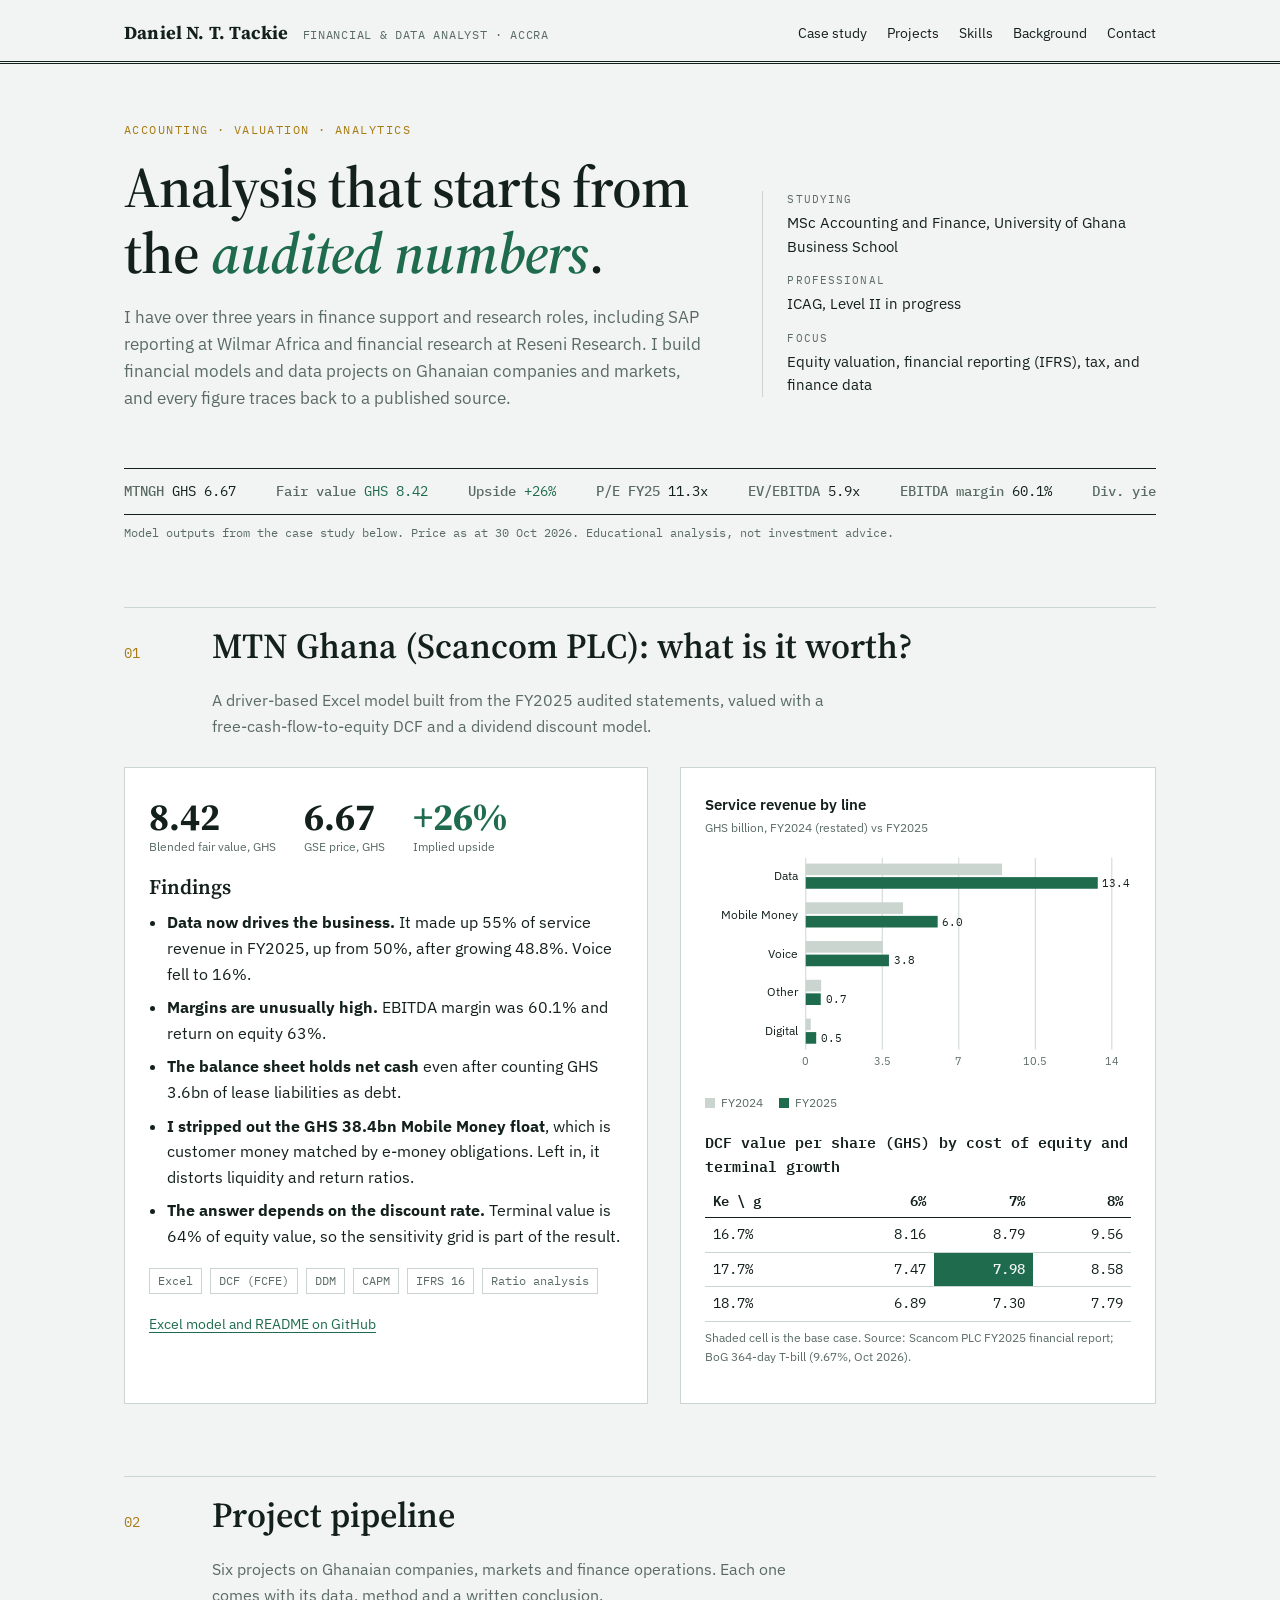
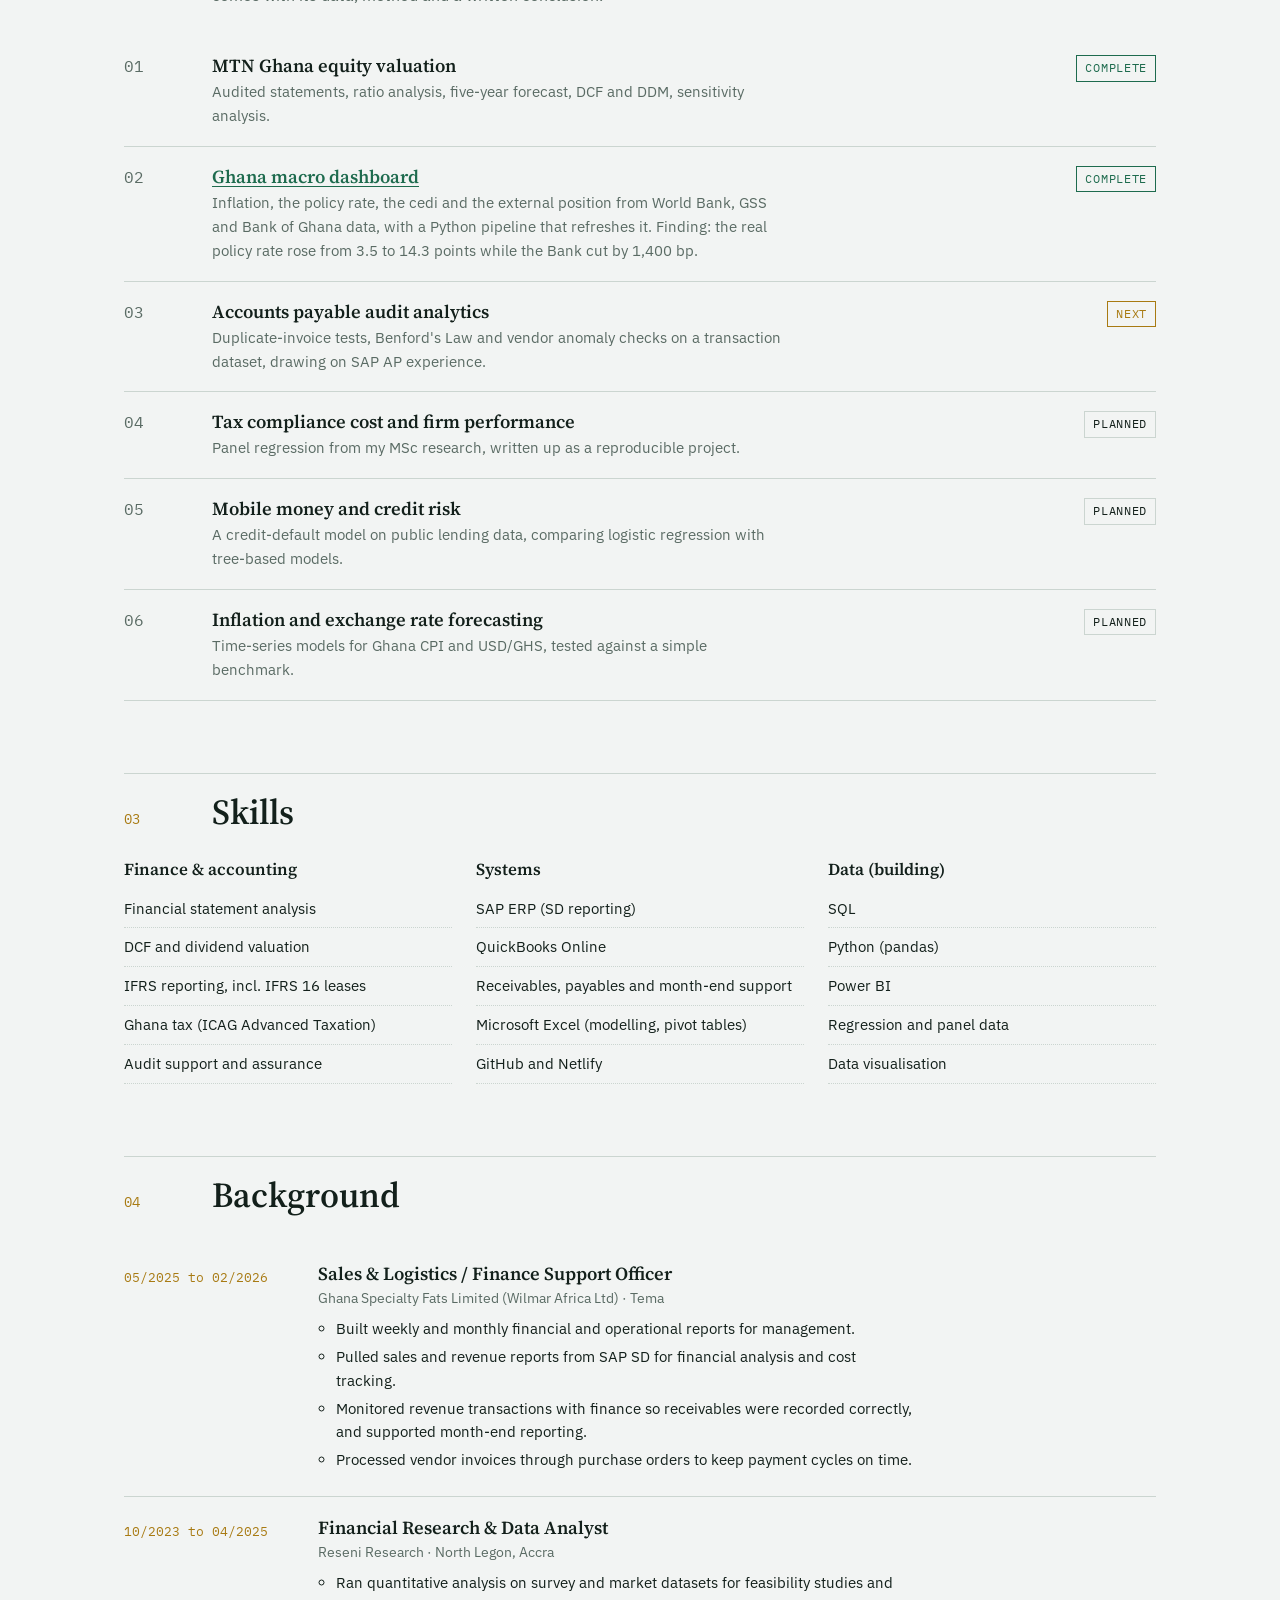
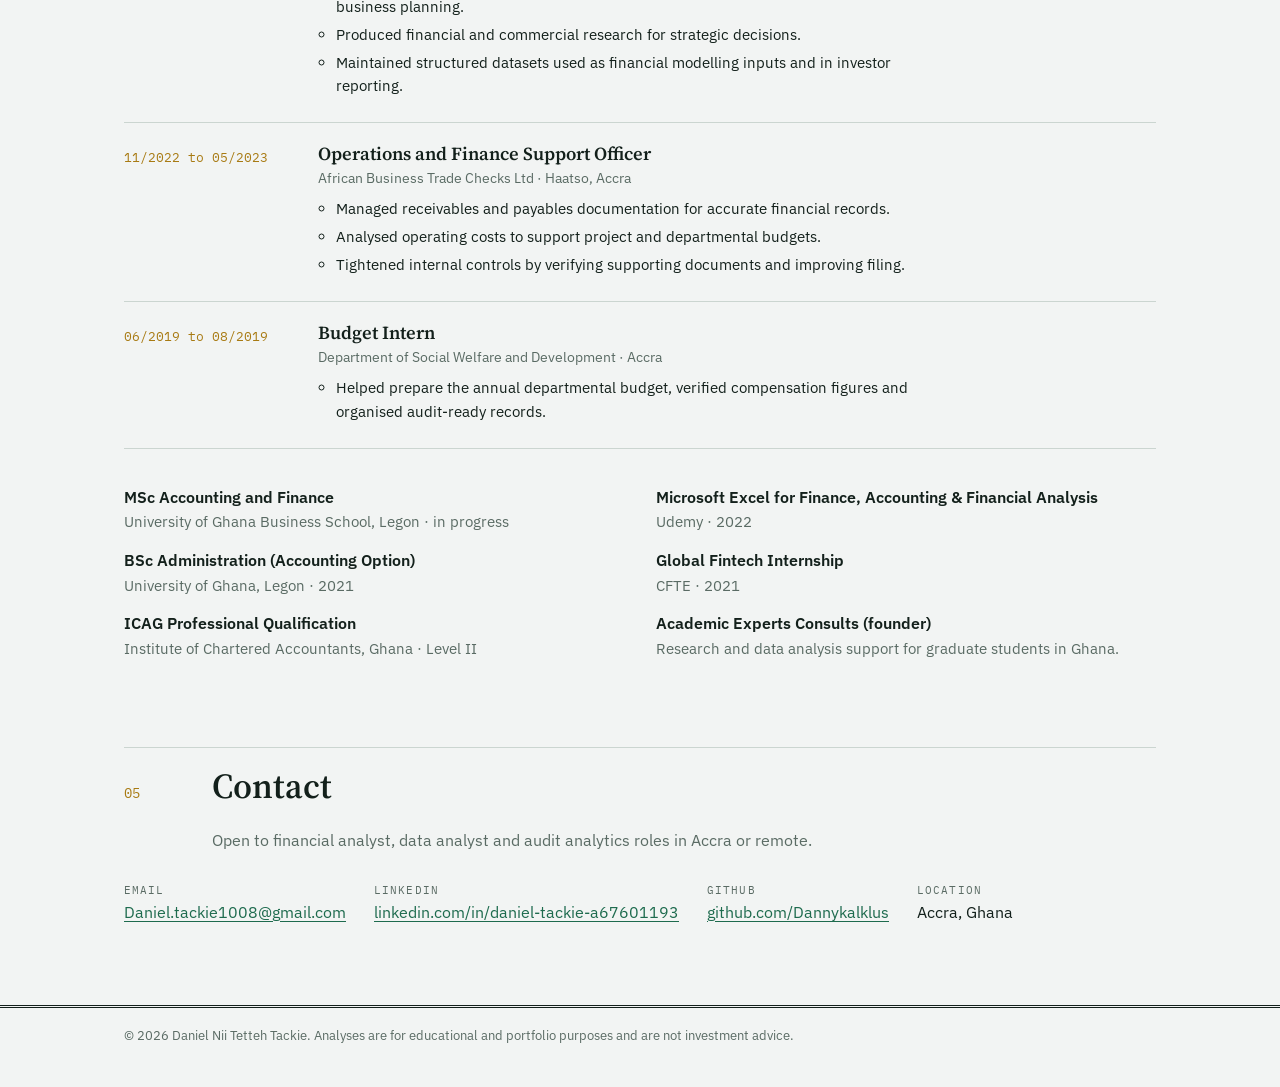
==== index.html @ 158ce7ea "Add portfolio site, MTN Ghana valuation and Ghana macro dashboard Co-Authored-By: Claude Opus 5.5 <n" ====
<!DOCTYPE html>
<html lang="en">
<head>
<meta charset="utf-8">
<meta name="viewport" content="width=device-width, initial-scale=1">
<title>Daniel Tackie Analyst Portfolio</title>
<meta name="description" content="Daniel Nii Tetteh Tackie, financial and data analyst in Accra. Equity valuation, financial reporting and analytics built on audited numbers.">
<link rel="preconnect" href="https://fonts.googleapis.com">
<link rel="preconnect" href="https://fonts.gstatic.com" crossorigin>
<link href="https://fonts.googleapis.com/css2?family=Source+Serif+4:opsz,wght@8..60,400;8..60,600;8..60,700&family=IBM+Plex+Sans:wght@400;500;600&family=IBM+Plex+Mono:wght@400;500&display=swap" rel="stylesheet">
<style>
:root{
  /* Layout idea: an equity research note. Masthead, a quote strip of real figures, then numbered sections on a ruled ledger grid. */
  --paper:#F2F4F3;
  --ink:#13201B;
  --muted:#5A6B64;
  --rule:#CBD5D0;
  --accent:#1E6B4E;
  --gold:#A87A12;
  --panel:#FFFFFF;
  --display:"Source Serif 4", Georgia, "Times New Roman", serif;
  --body:"IBM Plex Sans", "Segoe UI", Arial, sans-serif;
  --mono:"IBM Plex Mono", Consolas, "Courier New", monospace;
  color-scheme:light;
}
@media (prefers-color-scheme: dark){
  :root:not([data-theme="light"]){
    --paper:#0F1714; --ink:#E4ECE8; --muted:#94A59E; --rule:#2A3832;
    --accent:#4FBF8E; --gold:#D9A93A; --panel:#15201C; color-scheme:dark;
  }
}
:root[data-theme="dark"]{
  --paper:#0F1714; --ink:#E4ECE8; --muted:#94A59E; --rule:#2A3832;
  --accent:#4FBF8E; --gold:#D9A93A; --panel:#15201C; color-scheme:dark;
}
*{box-sizing:border-box}
html{scroll-behavior:smooth}
@media (prefers-reduced-motion: reduce){html{scroll-behavior:auto}}
body{margin:0;background:var(--paper);color:var(--ink);font-family:var(--body);font-size:16px;line-height:1.6}
a{color:var(--accent);text-underline-offset:3px}
a:focus-visible{outline:2px solid var(--gold);outline-offset:3px;border-radius:2px}
.wrap{max-width:1080px;margin:0 auto;padding:0 24px}
h1,h2,h3{font-family:var(--display);text-wrap:balance;margin:0;font-weight:600;line-height:1.15}
.num{font-family:var(--mono);font-variant-numeric:tabular-nums}

/* masthead */
.mast{border-bottom:3px double var(--ink)}
.mast .wrap{display:flex;justify-content:space-between;align-items:center;gap:16px;flex-wrap:wrap;padding-top:18px;padding-bottom:14px}
.brand{font-family:var(--display);font-weight:700;font-size:1.15rem;letter-spacing:.01em}
.brand small{font-family:var(--mono);font-weight:400;font-size:.72rem;color:var(--muted);margin-left:10px;letter-spacing:.06em}
nav{display:flex;gap:20px;flex-wrap:wrap}
nav a{color:var(--ink);text-decoration:none;font-size:.9rem}
nav a:hover{color:var(--accent)}

/* hero */
.hero{padding:56px 0 28px;display:grid;grid-template-columns:1.5fr 1fr;gap:48px;align-items:end}
.kicker{font-family:var(--mono);font-size:.75rem;letter-spacing:.12em;text-transform:uppercase;color:var(--gold)}
.hero h1{font-size:clamp(2.2rem,5vw,3.6rem);margin:14px 0 18px;letter-spacing:-.015em}
.hero h1 em{font-style:italic;color:var(--accent)}
.hero p{max-width:58ch;color:var(--muted);font-size:1.05rem;margin:0}
.facts{border-left:1px solid var(--rule);padding-left:24px;display:grid;gap:14px;font-size:.92rem}
.facts dt{font-family:var(--mono);font-size:.7rem;letter-spacing:.1em;text-transform:uppercase;color:var(--muted)}
.facts dd{margin:2px 0 0}

/* quote strip */
.strip{border-top:1px solid var(--ink);border-bottom:1px solid var(--ink);margin:28px 0 8px;overflow:hidden}
.strip-inner{display:flex;gap:40px;padding:12px 0;white-space:nowrap;font-family:var(--mono);font-size:.85rem;font-variant-numeric:tabular-nums;animation:tick 38s linear infinite;width:max-content}
.strip span b{font-weight:500;color:var(--muted);margin-right:8px}
.strip .up{color:var(--accent)}
@keyframes tick{from{transform:translateX(0)}to{transform:translateX(-50%)}}
@media (prefers-reduced-motion: reduce){.strip-inner{animation:none;flex-wrap:wrap;white-space:normal;width:auto}}
.strip-note{font-size:.75rem;color:var(--muted);font-family:var(--mono)}

/* sections */
section{padding:64px 0 8px}
.sec-head{display:grid;grid-template-columns:72px 1fr;gap:16px;align-items:baseline;border-top:1px solid var(--rule);padding-top:18px;margin-bottom:28px}
.sec-head .idx{font-family:var(--mono);color:var(--gold);font-size:.9rem}
.sec-head h2{font-size:clamp(1.6rem,3vw,2.2rem)}
.sec-head p{grid-column:2;margin:6px 0 0;color:var(--muted);max-width:62ch}

/* case study */
.case{display:grid;grid-template-columns:1.1fr 1fr;gap:32px}
.panel{background:var(--panel);border:1px solid var(--rule);padding:24px}
.verdict{display:flex;gap:28px;flex-wrap:wrap;margin:6px 0 18px}
.verdict div{display:grid}
.verdict .big{font-family:var(--display);font-size:2.4rem;font-weight:700;line-height:1}
.verdict .lbl{font-size:.78rem;color:var(--muted)}
.verdict .up{color:var(--accent)}
.case h3{font-size:1.3rem;margin-bottom:6px}
.case ul{padding-left:18px;margin:12px 0 0}
.case li{margin-bottom:8px}
.tags{display:flex;gap:8px;flex-wrap:wrap;margin-top:18px}
.tag{font-family:var(--mono);font-size:.72rem;border:1px solid var(--rule);padding:3px 8px;color:var(--muted)}
.chart-title{font-size:.95rem;font-weight:600;margin:0 0 2px}
.chart-sub{font-size:.78rem;color:var(--muted);margin:0 0 12px}
svg text{fill:var(--ink);font-family:var(--body)}
svg .m{fill:var(--muted)}
svg .grid{stroke:var(--rule)}
.legend{display:flex;gap:16px;font-size:.78rem;color:var(--muted);margin-top:6px}
.legend i{display:inline-block;width:10px;height:10px;margin-right:6px;vertical-align:-1px}
table{border-collapse:collapse;width:100%;font-size:.85rem;margin-top:18px}
th,td{padding:6px 8px;text-align:right;border-bottom:1px solid var(--rule)}
th:first-child,td:first-child{text-align:left}
thead th{font-weight:600;border-bottom:1px solid var(--ink)}
td.base{background:var(--accent);color:var(--paper);font-weight:500}
caption{caption-side:top;text-align:left;font-weight:600;font-size:.95rem;padding-bottom:4px}
.tbl-note{font-size:.75rem;color:var(--muted);margin-top:6px}

/* projects */
.projects{list-style:none;margin:0;padding:0}
.projects li{display:grid;grid-template-columns:72px 1fr 150px;gap:16px;padding:18px 0;border-bottom:1px solid var(--rule);align-items:baseline}
.projects .n{font-family:var(--mono);color:var(--muted)}
.projects h3{font-size:1.15rem}
.projects p{margin:4px 0 0;color:var(--muted);font-size:.93rem;max-width:64ch}
.status{font-family:var(--mono);font-size:.72rem;letter-spacing:.06em;text-transform:uppercase;justify-self:end;padding:3px 8px;border:1px solid var(--rule)}
.status.done{border-color:var(--accent);color:var(--accent)}
.status.next{border-color:var(--gold);color:var(--gold)}

/* skills */
.skills{display:grid;grid-template-columns:repeat(3,1fr);gap:24px}
.skills h3{font-size:1.05rem;margin-bottom:10px}
.skills ul{list-style:none;padding:0;margin:0}
.skills li{padding:7px 0;border-bottom:1px dotted var(--rule);font-size:.93rem}

/* background */
.cv{display:grid;grid-template-columns:1fr 1fr;gap:32px}
.cv dl{margin:0}
.cv dt{font-weight:600}
.cv dd{margin:0 0 14px;color:var(--muted);font-size:.93rem}

/* timeline */
.timeline{list-style:none;margin:0;padding:0}
.timeline>li{display:grid;grid-template-columns:170px 1fr;gap:24px;padding:20px 0;border-bottom:1px solid var(--rule)}
.timeline .when{font-size:.82rem;color:var(--gold);padding-top:4px}
.timeline h3{font-size:1.15rem}
.timeline .org{margin:2px 0 8px;color:var(--muted);font-size:.9rem}
.timeline ul{margin:0;padding-left:18px;font-size:.93rem;max-width:66ch}
.timeline ul li{margin-bottom:4px}
@media (max-width:820px){.timeline>li{grid-template-columns:1fr;gap:6px}}

/* contact */
.contact{display:flex;gap:28px;flex-wrap:wrap;font-size:1rem}
.contact div{display:grid}
.contact .lbl{font-family:var(--mono);font-size:.7rem;letter-spacing:.1em;text-transform:uppercase;color:var(--muted)}
footer{margin-top:72px;border-top:3px double var(--ink);padding:18px 0 40px;font-size:.8rem;color:var(--muted)}

@media (max-width:820px){
  .hero,.case,.cv{grid-template-columns:1fr}
  .facts{border-left:none;padding-left:0;border-top:1px solid var(--rule);padding-top:18px}
  .skills{grid-template-columns:1fr}
  .projects li{grid-template-columns:44px 1fr}
  .status{grid-column:2;justify-self:start}
  .sec-head{grid-template-columns:44px 1fr}
}
</style>
</head>
<body>

<header class="mast">
  <div class="wrap">
    <div class="brand">Daniel N. T. Tackie <small>FINANCIAL &amp; DATA ANALYST · ACCRA</small></div>
    <nav aria-label="Sections">
      <a href="#work">Case study</a>
      <a href="#projects">Projects</a>
      <a href="#skills">Skills</a>
      <a href="#background">Background</a>
      <a href="#contact">Contact</a>
    </nav>
  </div>
</header>

<main class="wrap">
  <div class="hero">
    <div>
      <div class="kicker">Accounting · Valuation · Analytics</div>
      <h1>Analysis that starts from the <em>audited numbers</em>.</h1>
      <p>I have over three years in finance support and research roles, including SAP reporting at Wilmar Africa and financial research at Reseni Research. I build financial models and data projects on Ghanaian companies and markets, and every figure traces back to a published source.</p>
    </div>
    <dl class="facts">
      <div><dt>Studying</dt><dd>MSc Accounting and Finance, University of Ghana Business School</dd></div>
      <div><dt>Professional</dt><dd>ICAG, Level II in progress</dd></div>
      <div><dt>Focus</dt><dd>Equity valuation, financial reporting (IFRS), tax, and finance data</dd></div>
    </dl>
  </div>

  <div class="strip" aria-label="Figures from the MTN Ghana case study">
    <div class="strip-inner">
      <span><b>MTNGH</b>GHS 6.67</span>
      <span><b>Fair value</b><span class="up">GHS 8.42</span></span>
      <span><b>Upside</b><span class="up">+26%</span></span>
      <span><b>P/E FY25</b>11.3x</span>
      <span><b>EV/EBITDA</b>5.9x</span>
      <span><b>EBITDA margin</b>60.1%</span>
      <span><b>Div. yield</b>7.2%</span>
      <span><b>Cost of equity</b>17.7%</span>
      <span aria-hidden="true"><b>MTNGH</b>GHS 6.67</span>
      <span aria-hidden="true"><b>Fair value</b><span class="up">GHS 8.42</span></span>
      <span aria-hidden="true"><b>Upside</b><span class="up">+26%</span></span>
      <span aria-hidden="true"><b>P/E FY25</b>11.3x</span>
      <span aria-hidden="true"><b>EV/EBITDA</b>5.9x</span>
      <span aria-hidden="true"><b>EBITDA margin</b>60.1%</span>
      <span aria-hidden="true"><b>Div. yield</b>7.2%</span>
      <span aria-hidden="true"><b>Cost of equity</b>17.7%</span>
    </div>
  </div>
  <div class="strip-note">Model outputs from the case study below. Price as at 30 Oct 2026. Educational analysis, not investment advice.</div>

  <section id="work">
    <div class="sec-head">
      <span class="idx">01</span>
      <h2>MTN Ghana (Scancom PLC): what is it worth?</h2>
      <p>A driver-based Excel model built from the FY2025 audited statements, valued with a free-cash-flow-to-equity DCF and a dividend discount model.</p>
    </div>
    <div class="case">
      <div class="panel">
        <div class="verdict">
          <div><span class="big num">8.42</span><span class="lbl">Blended fair value, GHS</span></div>
          <div><span class="big num">6.67</span><span class="lbl">GSE price, GHS</span></div>
          <div><span class="big num up">+26%</span><span class="lbl">Implied upside</span></div>
        </div>
        <h3>Findings</h3>
        <ul>
          <li><strong>Data now drives the business.</strong> It made up 55% of service revenue in FY2025, up from 50%, after growing 48.8%. Voice fell to 16%.</li>
          <li><strong>Margins are unusually high.</strong> EBITDA margin was 60.1% and return on equity 63%.</li>
          <li><strong>The balance sheet holds net cash</strong> even after counting GHS 3.6bn of lease liabilities as debt.</li>
          <li><strong>I stripped out the GHS 38.4bn Mobile Money float</strong>, which is customer money matched by e-money obligations. Left in, it distorts liquidity and return ratios.</li>
          <li><strong>The answer depends on the discount rate.</strong> Terminal value is 64% of equity value, so the sensitivity grid is part of the result.</li>
        </ul>
        <div class="tags">
          <span class="tag">Excel</span><span class="tag">DCF (FCFE)</span><span class="tag">DDM</span><span class="tag">CAPM</span><span class="tag">IFRS 16</span><span class="tag">Ratio analysis</span>
        </div>
        <p style="margin:18px 0 0;font-size:.9rem"><a href="https://github.com/Dannykalklus/analyst-portfolio/tree/main/projects/01-mtn-ghana-valuation">Excel model and README on GitHub</a></p>
      </div>

      <div>
        <div class="panel">
          <p class="chart-title">Service revenue by line</p>
          <p class="chart-sub">GHS billion, FY2024 (restated) vs FY2025</p>
          <svg viewBox="0 0 440 236" width="100%" role="img" aria-label="Bar chart. Data 9.0 to 13.4, Mobile Money 4.4 to 6.0, Voice 3.5 to 3.8, Other 0.7 to 0.7, Digital 0.2 to 0.5 GHS billion">
            <g class="grid">
              <line x1="104" y1="8" x2="104" y2="206"/><line x1="183" y1="8" x2="183" y2="206"/><line x1="262" y1="8" x2="262" y2="206"/><line x1="341" y1="8" x2="341" y2="206"/><line x1="420" y1="8" x2="420" y2="206"/>
            </g>
            <g font-size="11" class="m">
              <text x="104" y="222" text-anchor="middle" class="m">0</text><text x="183" y="222" text-anchor="middle" class="m">3.5</text><text x="262" y="222" text-anchor="middle" class="m">7</text><text x="341" y="222" text-anchor="middle" class="m">10.5</text><text x="420" y="222" text-anchor="middle" class="m">14</text>
            </g>
            <!-- scale: 316px per 14bn = 22.57px per bn -->
            <g font-size="12">
              <text x="96" y="31" text-anchor="end">Data</text>
              <rect x="104" y="14" width="202.7" height="12" fill="var(--rule)"/>
              <rect x="104" y="28" width="301.5" height="12" fill="var(--accent)"/>
              <text x="410" y="38" font-size="11" class="num">13.4</text>

              <text x="96" y="71" text-anchor="end">Mobile Money</text>
              <rect x="104" y="54" width="100.4" height="12" fill="var(--rule)"/>
              <rect x="104" y="68" width="136.2" height="12" fill="var(--accent)"/>
              <text x="245" y="78" font-size="11" class="num">6.0</text>

              <text x="96" y="111" text-anchor="end">Voice</text>
              <rect x="104" y="94" width="79.7" height="12" fill="var(--rule)"/>
              <rect x="104" y="108" width="85.9" height="12" fill="var(--accent)"/>
              <text x="195" y="118" font-size="11" class="num">3.8</text>

              <text x="96" y="151" text-anchor="end">Other</text>
              <rect x="104" y="134" width="15.9" height="12" fill="var(--rule)"/>
              <rect x="104" y="148" width="15.5" height="12" fill="var(--accent)"/>
              <text x="125" y="158" font-size="11" class="num">0.7</text>

              <text x="96" y="191" text-anchor="end">Digital</text>
              <rect x="104" y="174" width="5.2" height="12" fill="var(--rule)"/>
              <rect x="104" y="188" width="10.8" height="12" fill="var(--accent)"/>
              <text x="120" y="198" font-size="11" class="num">0.5</text>
            </g>
          </svg>
          <div class="legend"><span><i style="background:var(--rule)"></i>FY2024</span><span><i style="background:var(--accent)"></i>FY2025</span></div>

          <table class="num">
            <caption>DCF value per share (GHS) by cost of equity and terminal growth</caption>
            <thead><tr><th>Ke \ g</th><th>6%</th><th>7%</th><th>8%</th></tr></thead>
            <tbody>
              <tr><td>16.7%</td><td>8.16</td><td>8.79</td><td>9.56</td></tr>
              <tr><td>17.7%</td><td>7.47</td><td class="base">7.98</td><td>8.58</td></tr>
              <tr><td>18.7%</td><td>6.89</td><td>7.30</td><td>7.79</td></tr>
            </tbody>
          </table>
          <p class="tbl-note">Shaded cell is the base case. Source: Scancom PLC FY2025 financial report; BoG 364-day T-bill (9.67%, Oct 2026).</p>
        </div>
      </div>
    </div>
  </section>

  <section id="projects">
    <div class="sec-head">
      <span class="idx">02</span>
      <h2>Project pipeline</h2>
      <p>Six projects on Ghanaian companies, markets and finance operations. Each one comes with its data, method and a written conclusion.</p>
    </div>
    <ol class="projects">
      <li><span class="n">01</span><div><h3>MTN Ghana equity valuation</h3><p>Audited statements, ratio analysis, five-year forecast, DCF and DDM, sensitivity analysis.</p></div><span class="status done">Complete</span></li>
      <li><span class="n">02</span><div><h3><a href="projects/02-ghana-macro-dashboard/index.html">Ghana macro dashboard</a></h3><p>Inflation, the policy rate, the cedi and the external position from World Bank, GSS and Bank of Ghana data, with a Python pipeline that refreshes it. Finding: the real policy rate rose from 3.5 to 14.3 points while the Bank cut by 1,400 bp.</p></div><span class="status done">Complete</span></li>
      <li><span class="n">03</span><div><h3>Accounts payable audit analytics</h3><p>Duplicate-invoice tests, Benford's Law and vendor anomaly checks on a transaction dataset, drawing on SAP AP experience.</p></div><span class="status next">Next</span></li>
      <li><span class="n">04</span><div><h3>Tax compliance cost and firm performance</h3><p>Panel regression from my MSc research, written up as a reproducible project.</p></div><span class="status">Planned</span></li>
      <li><span class="n">05</span><div><h3>Mobile money and credit risk</h3><p>A credit-default model on public lending data, comparing logistic regression with tree-based models.</p></div><span class="status">Planned</span></li>
      <li><span class="n">06</span><div><h3>Inflation and exchange rate forecasting</h3><p>Time-series models for Ghana CPI and USD/GHS, tested against a simple benchmark.</p></div><span class="status">Planned</span></li>
    </ol>
  </section>

  <section id="skills">
    <div class="sec-head">
      <span class="idx">03</span>
      <h2>Skills</h2>
    </div>
    <div class="skills">
      <div><h3>Finance &amp; accounting</h3><ul>
        <li>Financial statement analysis</li><li>DCF and dividend valuation</li><li>IFRS reporting, incl. IFRS 16 leases</li><li>Ghana tax (ICAG Advanced Taxation)</li><li>Audit support and assurance</li></ul></div>
      <div><h3>Systems</h3><ul>
        <li>SAP ERP (SD reporting)</li><li>QuickBooks Online</li><li>Receivables, payables and month-end support</li><li>Microsoft Excel (modelling, pivot tables)</li><li>GitHub and Netlify</li></ul></div>
      <div><h3>Data (building)</h3><ul>
        <li>SQL</li><li>Python (pandas)</li><li>Power BI</li><li>Regression and panel data</li><li>Data visualisation</li></ul></div>
    </div>
  </section>

  <section id="background">
    <div class="sec-head">
      <span class="idx">04</span>
      <h2>Background</h2>
    </div>
    <ol class="timeline">
      <li>
        <span class="when num">05/2025 to 02/2026</span>
        <div>
          <h3>Sales &amp; Logistics / Finance Support Officer</h3>
          <p class="org">Ghana Specialty Fats Limited (Wilmar Africa Ltd) · Tema</p>
          <ul>
            <li>Built weekly and monthly financial and operational reports for management.</li>
            <li>Pulled sales and revenue reports from SAP SD for financial analysis and cost tracking.</li>
            <li>Monitored revenue transactions with finance so receivables were recorded correctly, and supported month-end reporting.</li>
            <li>Processed vendor invoices through purchase orders to keep payment cycles on time.</li>
          </ul>
        </div>
      </li>
      <li>
        <span class="when num">10/2023 to 04/2025</span>
        <div>
          <h3>Financial Research &amp; Data Analyst</h3>
          <p class="org">Reseni Research · North Legon, Accra</p>
          <ul>
            <li>Ran quantitative analysis on survey and market datasets for feasibility studies and business planning.</li>
            <li>Produced financial and commercial research for strategic decisions.</li>
            <li>Maintained structured datasets used as financial modelling inputs and in investor reporting.</li>
          </ul>
        </div>
      </li>
      <li>
        <span class="when num">11/2022 to 05/2023</span>
        <div>
          <h3>Operations and Finance Support Officer</h3>
          <p class="org">African Business Trade Checks Ltd · Haatso, Accra</p>
          <ul>
            <li>Managed receivables and payables documentation for accurate financial records.</li>
            <li>Analysed operating costs to support project and departmental budgets.</li>
            <li>Tightened internal controls by verifying supporting documents and improving filing.</li>
          </ul>
        </div>
      </li>
      <li>
        <span class="when num">06/2019 to 08/2019</span>
        <div>
          <h3>Budget Intern</h3>
          <p class="org">Department of Social Welfare and Development · Accra</p>
          <ul>
            <li>Helped prepare the annual departmental budget, verified compensation figures and organised audit-ready records.</li>
          </ul>
        </div>
      </li>
    </ol>
    <div class="cv" style="margin-top:36px">
      <dl>
        <dt>MSc Accounting and Finance</dt><dd>University of Ghana Business School, Legon · in progress</dd>
        <dt>BSc Administration (Accounting Option)</dt><dd>University of Ghana, Legon · 2021</dd>
        <dt>ICAG Professional Qualification</dt><dd>Institute of Chartered Accountants, Ghana · Level II</dd>
      </dl>
      <dl>
        <dt>Microsoft Excel for Finance, Accounting &amp; Financial Analysis</dt><dd>Udemy · 2022</dd>
        <dt>Global Fintech Internship</dt><dd>CFTE · 2021</dd>
        <dt>Academic Experts Consults (founder)</dt><dd>Research and data analysis support for graduate students in Ghana.</dd>
      </dl>
    </div>
  </section>

  <section id="contact">
    <div class="sec-head">
      <span class="idx">05</span>
      <h2>Contact</h2>
      <p>Open to financial analyst, data analyst and audit analytics roles in Accra or remote.</p>
    </div>
    <div class="contact">
      <div><span class="lbl">Email</span><a href="mailto:Daniel.tackie1008@gmail.com">Daniel.tackie1008@gmail.com</a></div>
      <div><span class="lbl">LinkedIn</span><a href="https://www.linkedin.com/in/daniel-tackie-a67601193/">linkedin.com/in/daniel-tackie-a67601193</a></div>
      <div><span class="lbl">GitHub</span><a href="https://github.com/Dannykalklus">github.com/Dannykalklus</a></div>
      <div><span class="lbl">Location</span><span>Accra, Ghana</span></div>
    </div>
  </section>
</main>

<footer>
  <div class="wrap">© 2026 Daniel Nii Tetteh Tackie. Analyses are for educational and portfolio purposes and are not investment advice.</div>
</footer>
</body>
</html>
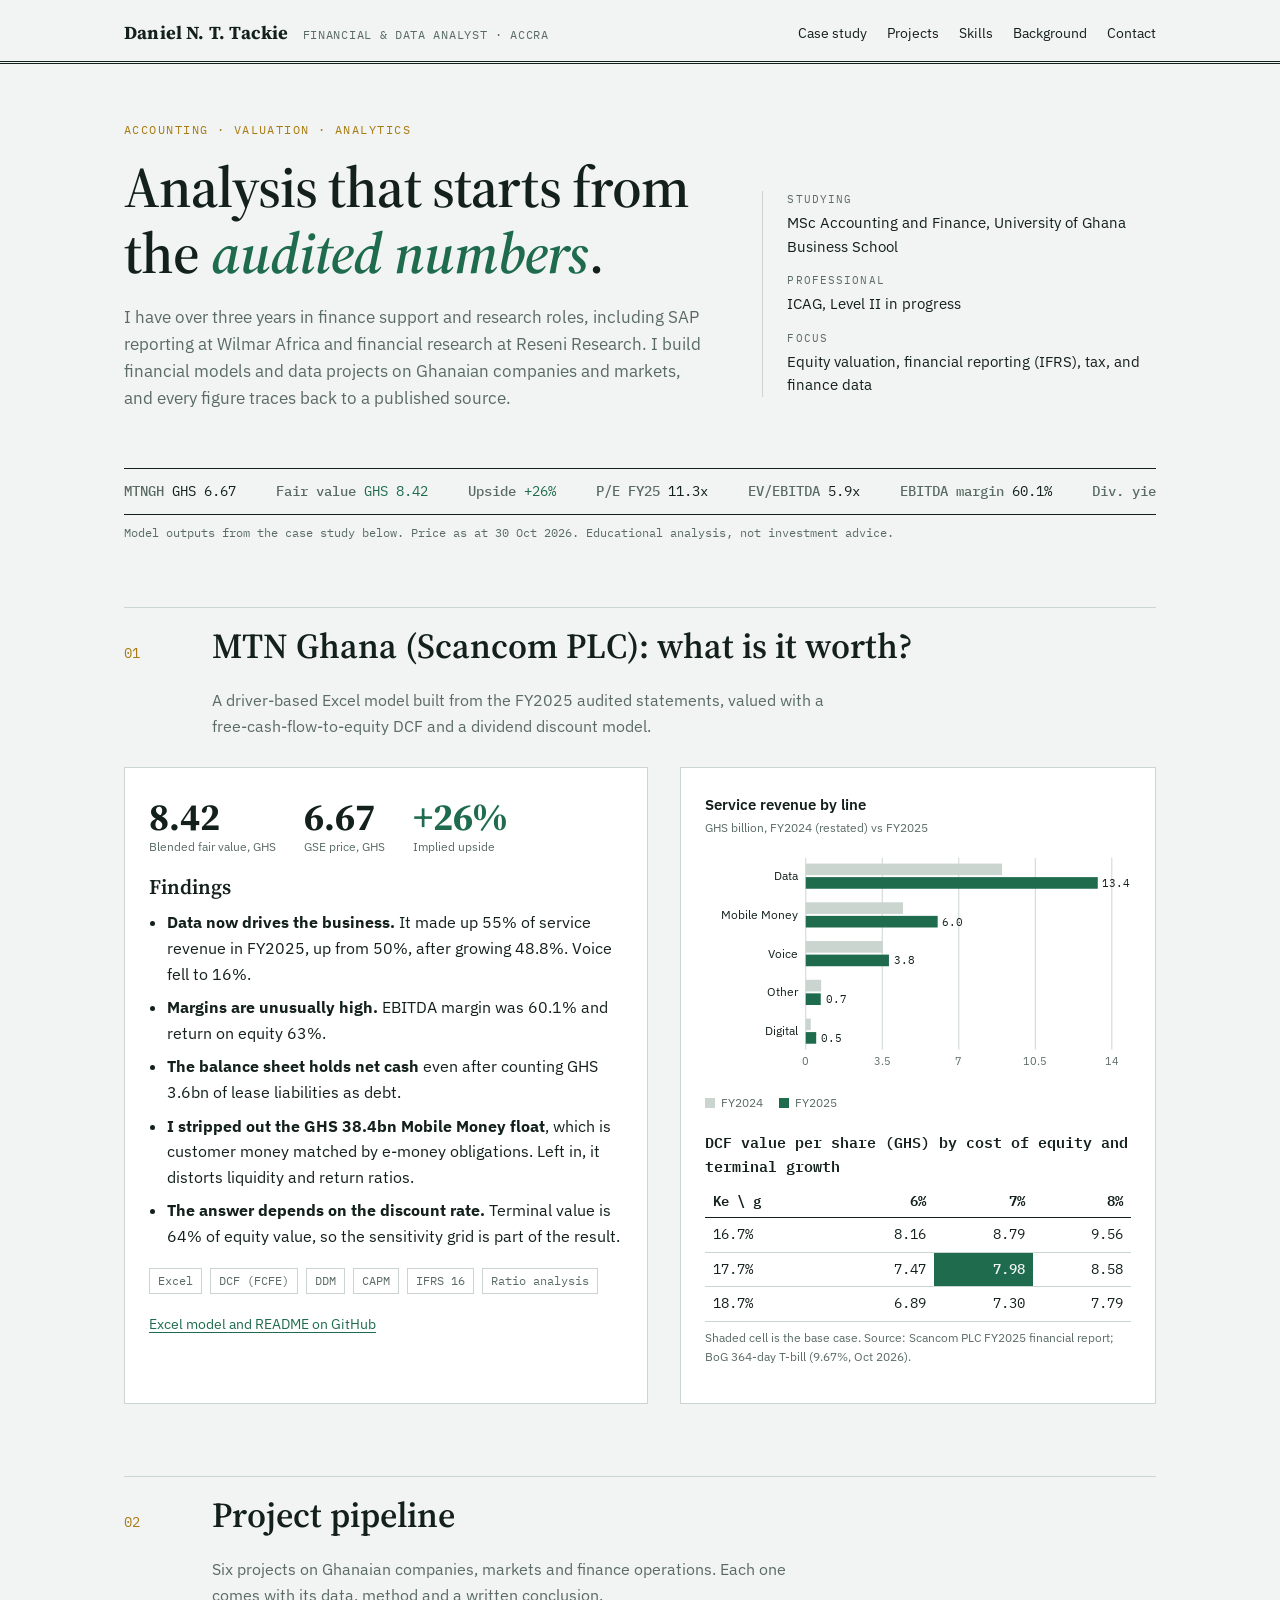
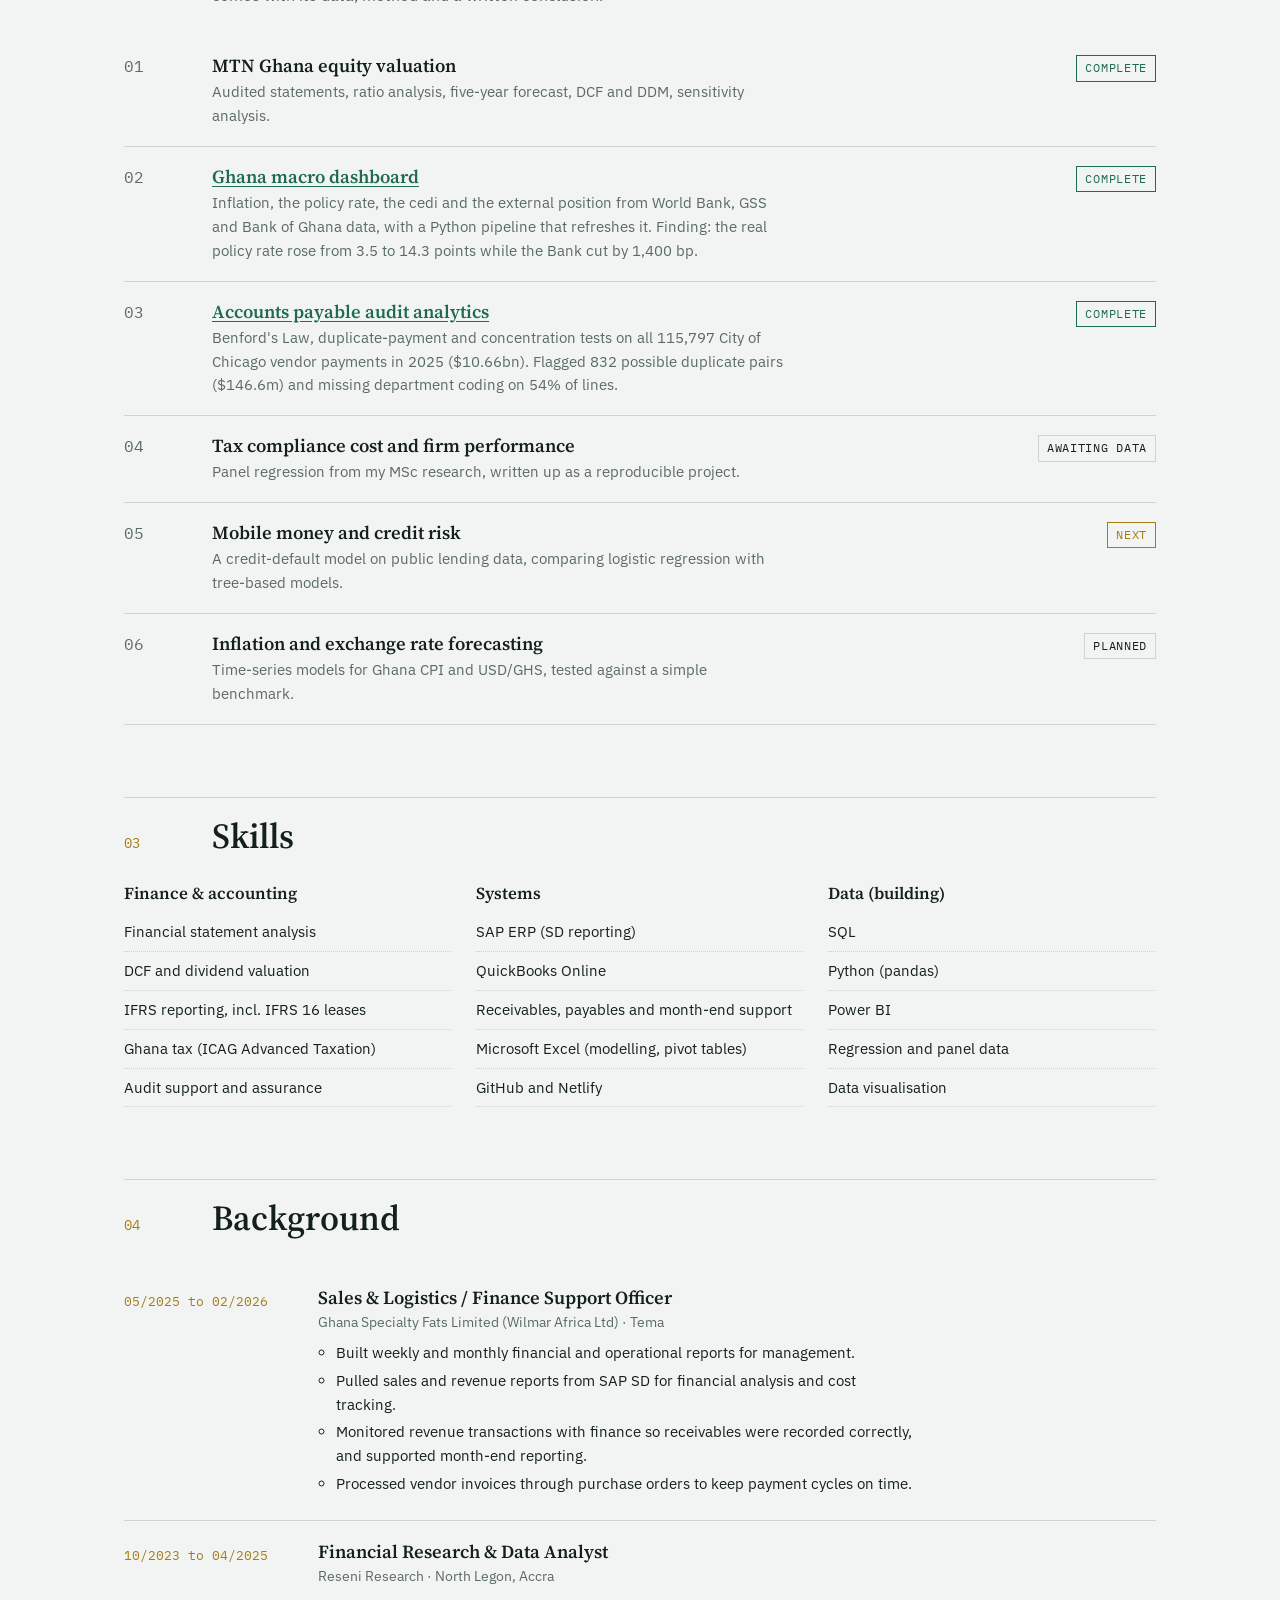
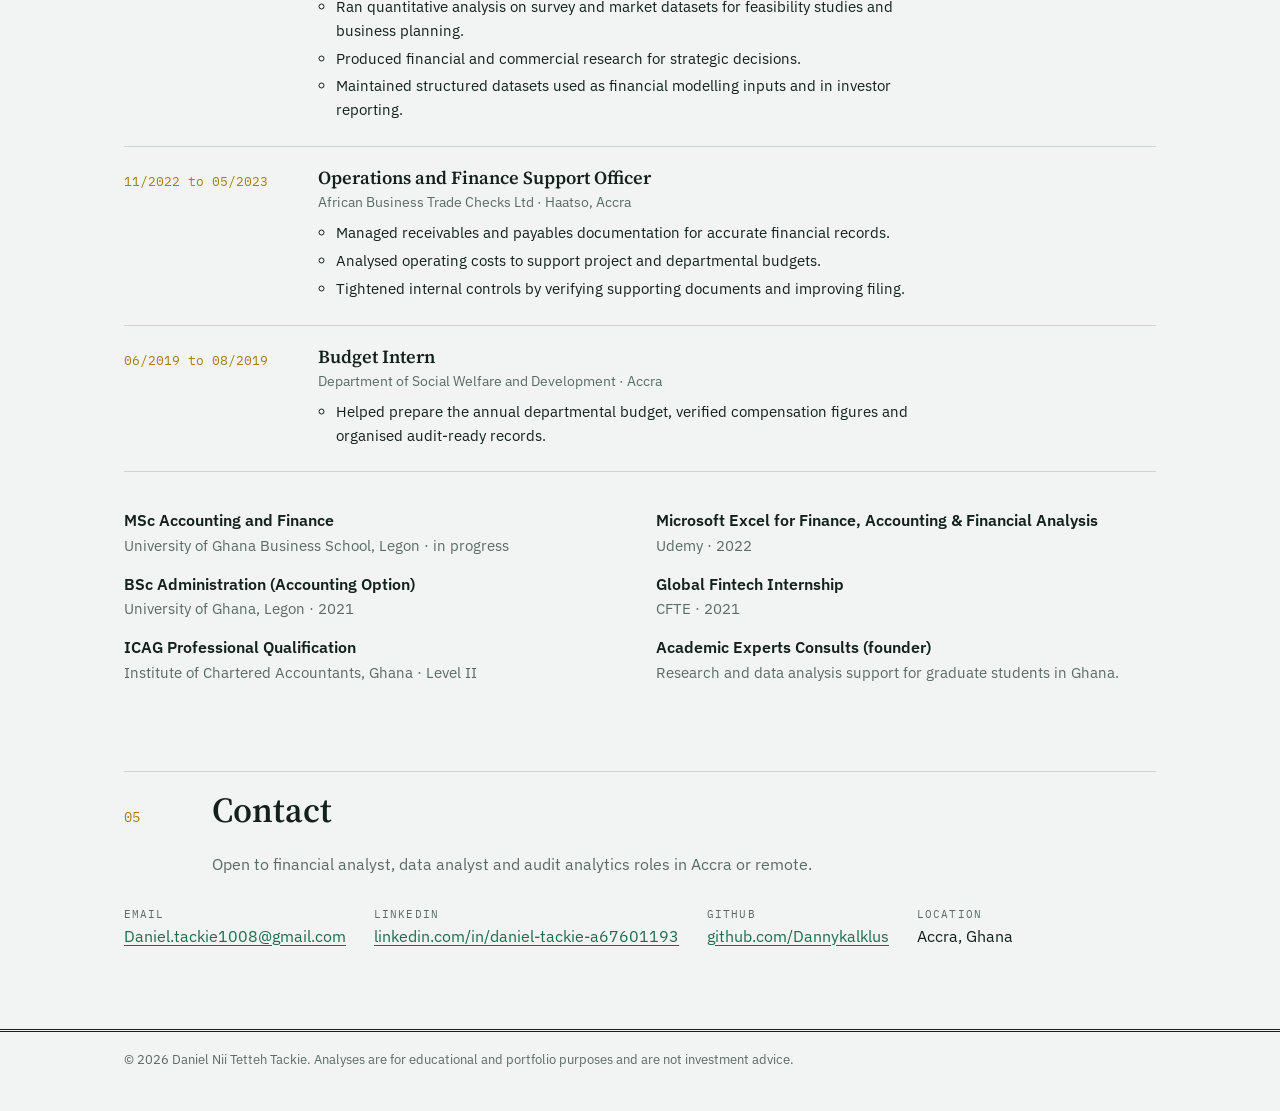
==== commit a3c5202e: "Add accounts payable audit analytics (Chicago 2025 payments) Co-Authored-By: Claude Opus 5.5 <norepl" ====
--- a/index.html
+++ b/index.html
@@ -297,9 +297,9 @@
     <ol class="projects">
       <li><span class="n">01</span><div><h3>MTN Ghana equity valuation</h3><p>Audited statements, ratio analysis, five-year forecast, DCF and DDM, sensitivity analysis.</p></div><span class="status done">Complete</span></li>
       <li><span class="n">02</span><div><h3><a href="projects/02-ghana-macro-dashboard/index.html">Ghana macro dashboard</a></h3><p>Inflation, the policy rate, the cedi and the external position from World Bank, GSS and Bank of Ghana data, with a Python pipeline that refreshes it. Finding: the real policy rate rose from 3.5 to 14.3 points while the Bank cut by 1,400 bp.</p></div><span class="status done">Complete</span></li>
-      <li><span class="n">03</span><div><h3>Accounts payable audit analytics</h3><p>Duplicate-invoice tests, Benford's Law and vendor anomaly checks on a transaction dataset, drawing on SAP AP experience.</p></div><span class="status next">Next</span></li>
-      <li><span class="n">04</span><div><h3>Tax compliance cost and firm performance</h3><p>Panel regression from my MSc research, written up as a reproducible project.</p></div><span class="status">Planned</span></li>
-      <li><span class="n">05</span><div><h3>Mobile money and credit risk</h3><p>A credit-default model on public lending data, comparing logistic regression with tree-based models.</p></div><span class="status">Planned</span></li>
+      <li><span class="n">03</span><div><h3><a href="projects/03-ap-audit-analytics/index.html">Accounts payable audit analytics</a></h3><p>Benford's Law, duplicate-payment and concentration tests on all 115,797 City of Chicago vendor payments in 2025 ($10.66bn). Flagged 832 possible duplicate pairs ($146.6m) and missing department coding on 54% of lines.</p></div><span class="status done">Complete</span></li>
+      <li><span class="n">04</span><div><h3>Tax compliance cost and firm performance</h3><p>Panel regression from my MSc research, written up as a reproducible project.</p></div><span class="status">Awaiting data</span></li>
+      <li><span class="n">05</span><div><h3>Mobile money and credit risk</h3><p>A credit-default model on public lending data, comparing logistic regression with tree-based models.</p></div><span class="status next">Next</span></li>
       <li><span class="n">06</span><div><h3>Inflation and exchange rate forecasting</h3><p>Time-series models for Ghana CPI and USD/GHS, tested against a simple benchmark.</p></div><span class="status">Planned</span></li>
     </ol>
   </section>
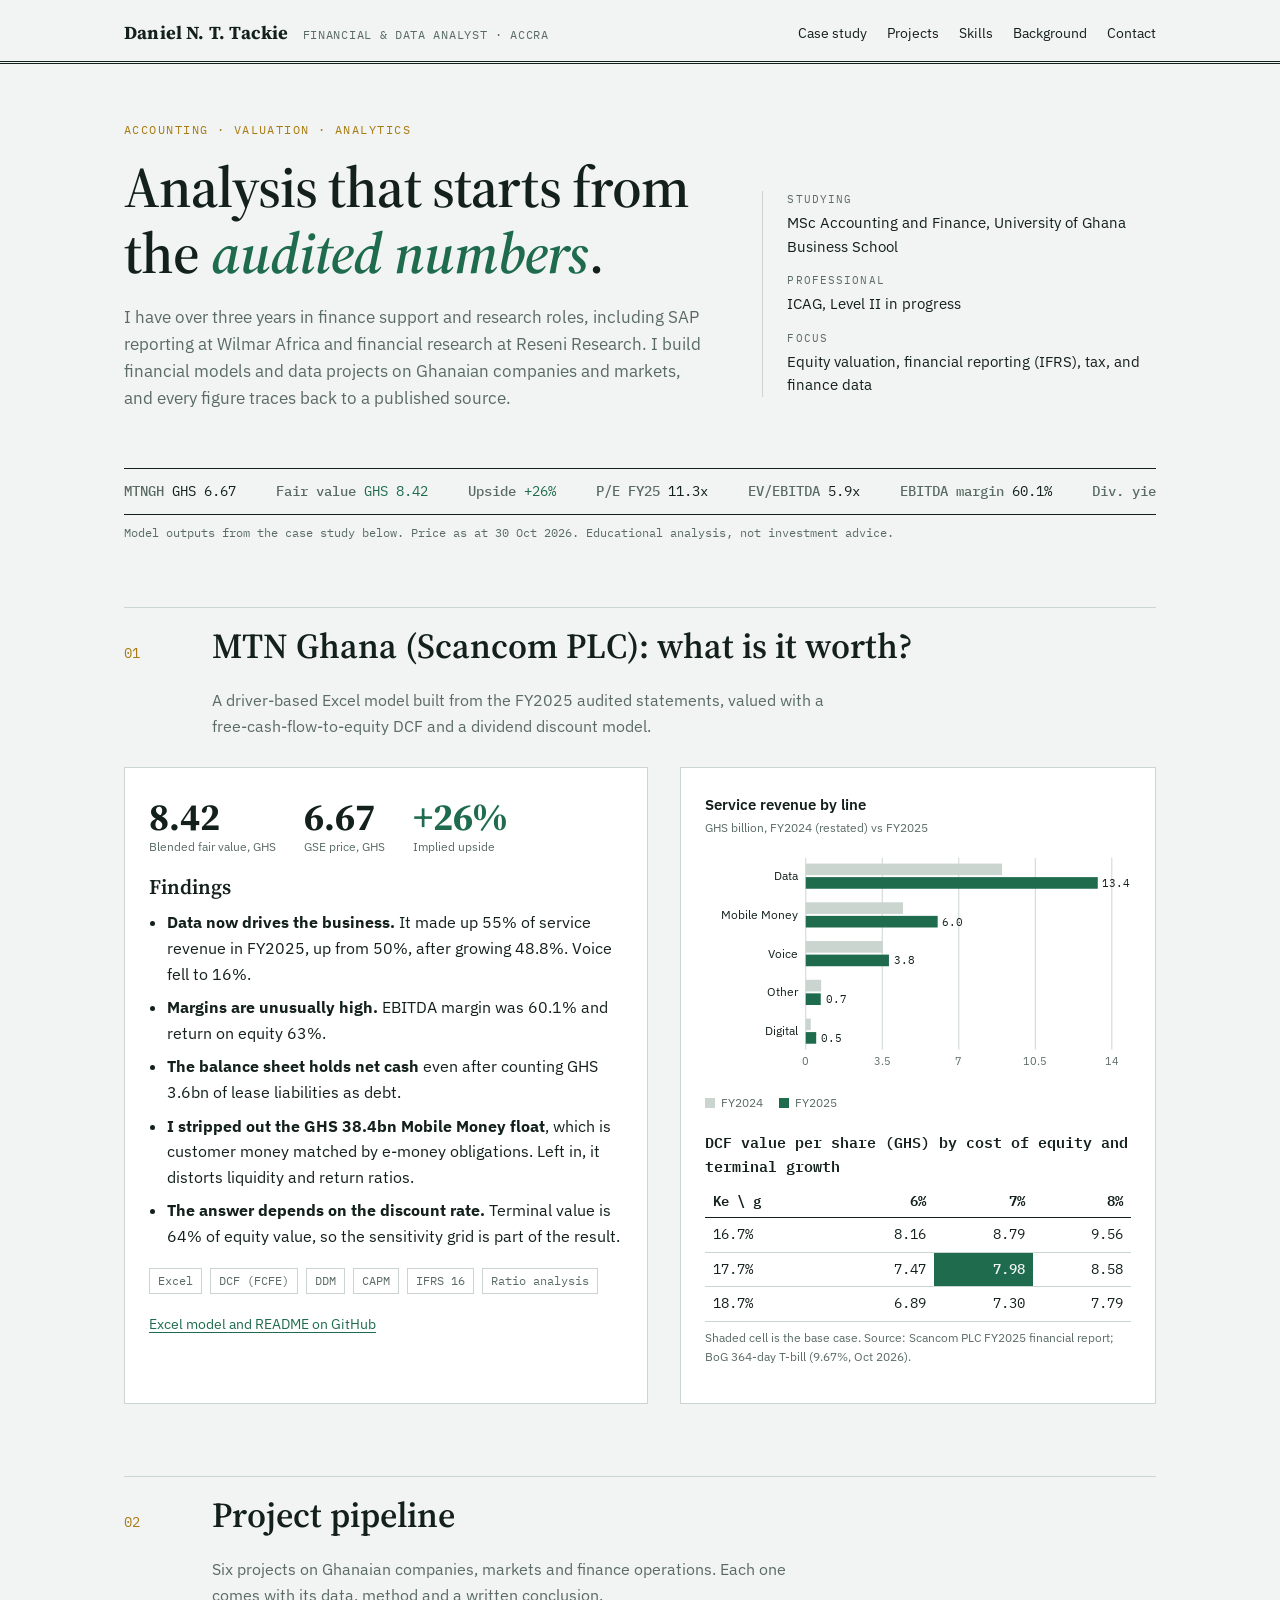
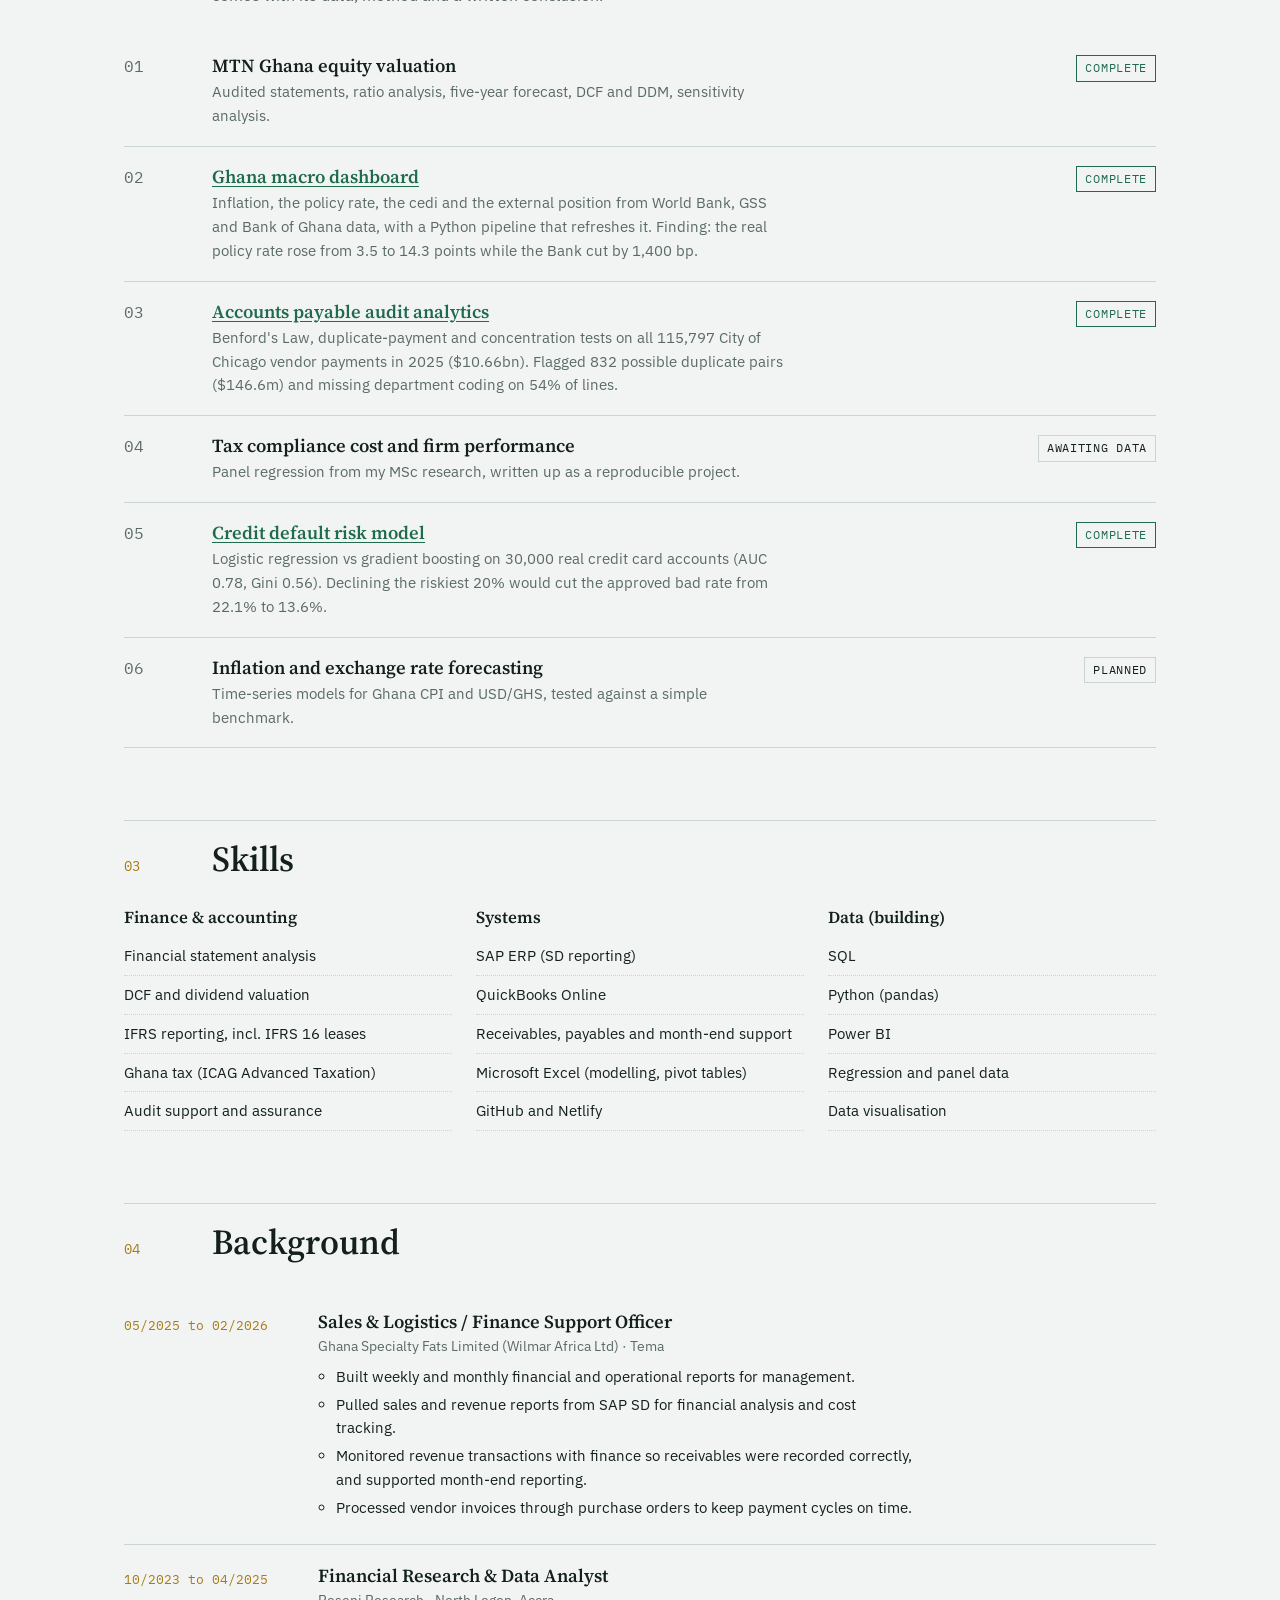
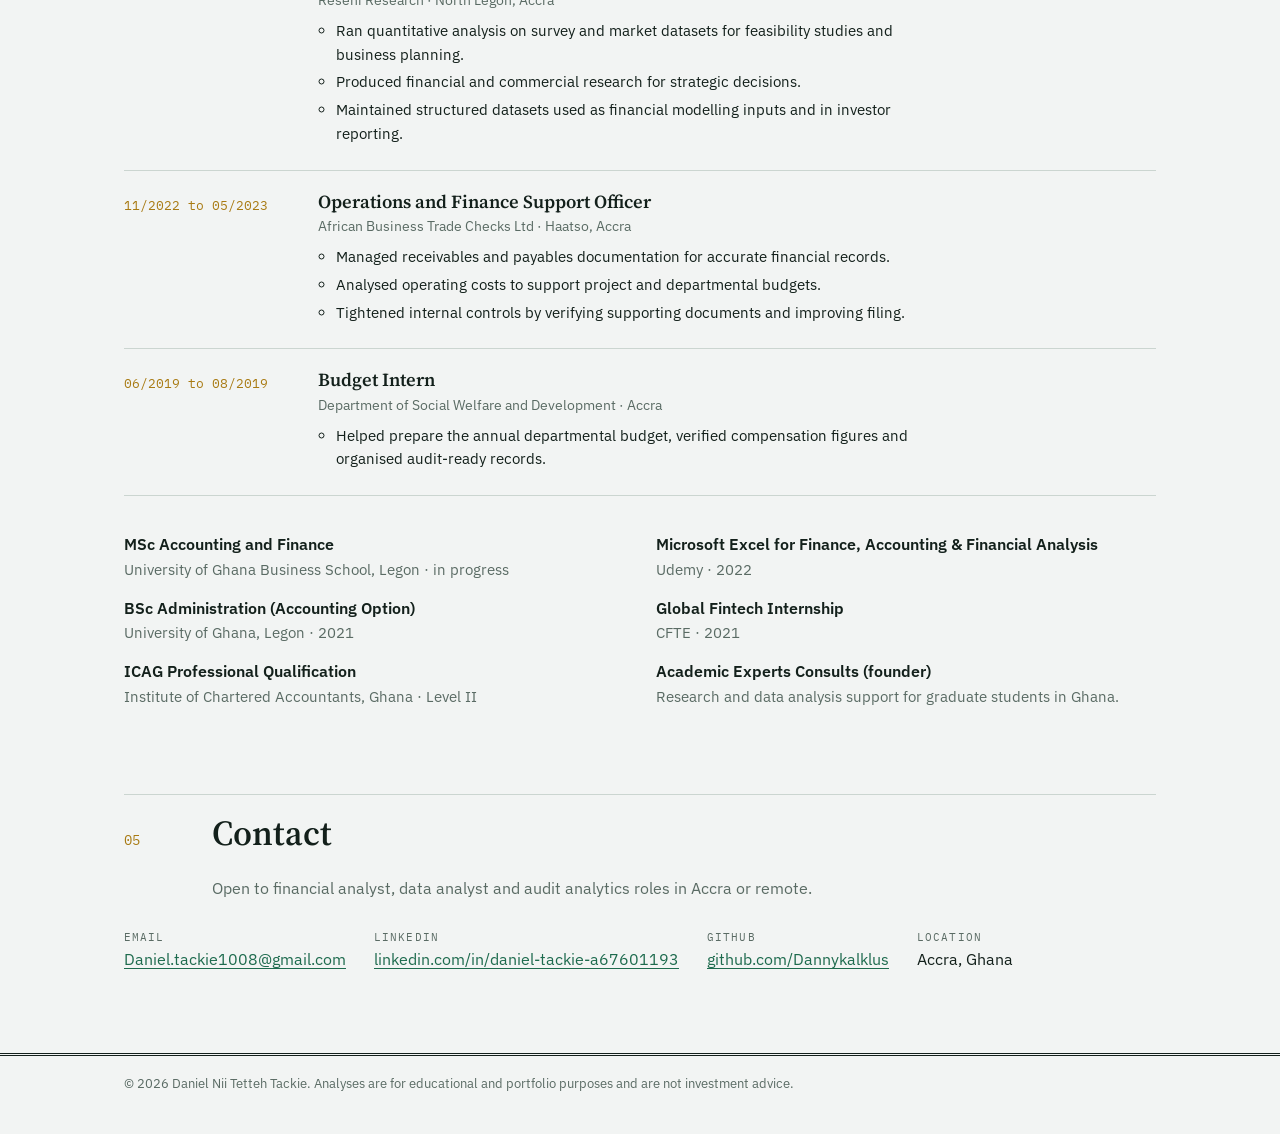
==== commit ef6203b2: "Add credit default risk model (UCI 30,000 accounts) Co-Authored-By: Claude Opus 5.5 <noreply@anthrop" ====
--- a/index.html
+++ b/index.html
@@ -299,7 +299,7 @@
       <li><span class="n">02</span><div><h3><a href="projects/02-ghana-macro-dashboard/index.html">Ghana macro dashboard</a></h3><p>Inflation, the policy rate, the cedi and the external position from World Bank, GSS and Bank of Ghana data, with a Python pipeline that refreshes it. Finding: the real policy rate rose from 3.5 to 14.3 points while the Bank cut by 1,400 bp.</p></div><span class="status done">Complete</span></li>
       <li><span class="n">03</span><div><h3><a href="projects/03-ap-audit-analytics/index.html">Accounts payable audit analytics</a></h3><p>Benford's Law, duplicate-payment and concentration tests on all 115,797 City of Chicago vendor payments in 2025 ($10.66bn). Flagged 832 possible duplicate pairs ($146.6m) and missing department coding on 54% of lines.</p></div><span class="status done">Complete</span></li>
       <li><span class="n">04</span><div><h3>Tax compliance cost and firm performance</h3><p>Panel regression from my MSc research, written up as a reproducible project.</p></div><span class="status">Awaiting data</span></li>
-      <li><span class="n">05</span><div><h3>Mobile money and credit risk</h3><p>A credit-default model on public lending data, comparing logistic regression with tree-based models.</p></div><span class="status next">Next</span></li>
+      <li><span class="n">05</span><div><h3><a href="projects/05-credit-risk-model/index.html">Credit default risk model</a></h3><p>Logistic regression vs gradient boosting on 30,000 real credit card accounts (AUC 0.78, Gini 0.56). Declining the riskiest 20% would cut the approved bad rate from 22.1% to 13.6%.</p></div><span class="status done">Complete</span></li>
       <li><span class="n">06</span><div><h3>Inflation and exchange rate forecasting</h3><p>Time-series models for Ghana CPI and USD/GHS, tested against a simple benchmark.</p></div><span class="status">Planned</span></li>
     </ol>
   </section>
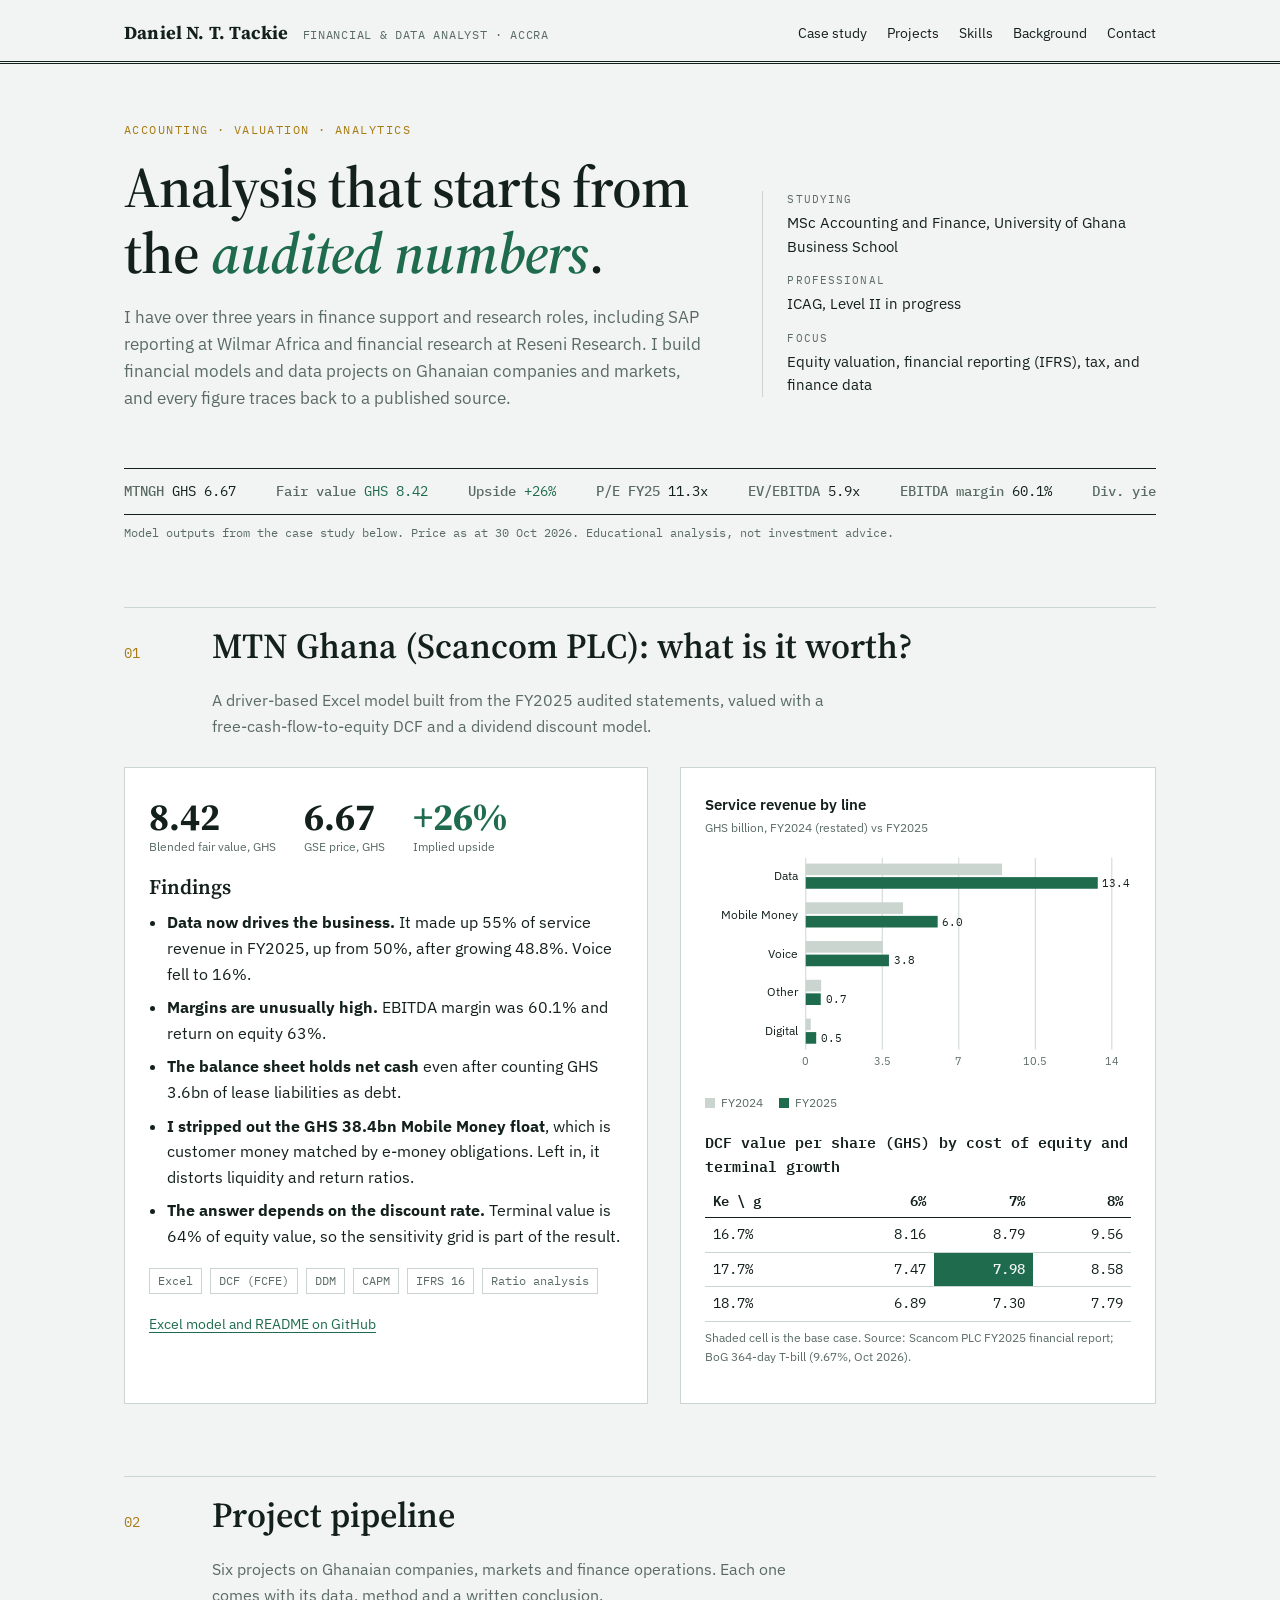
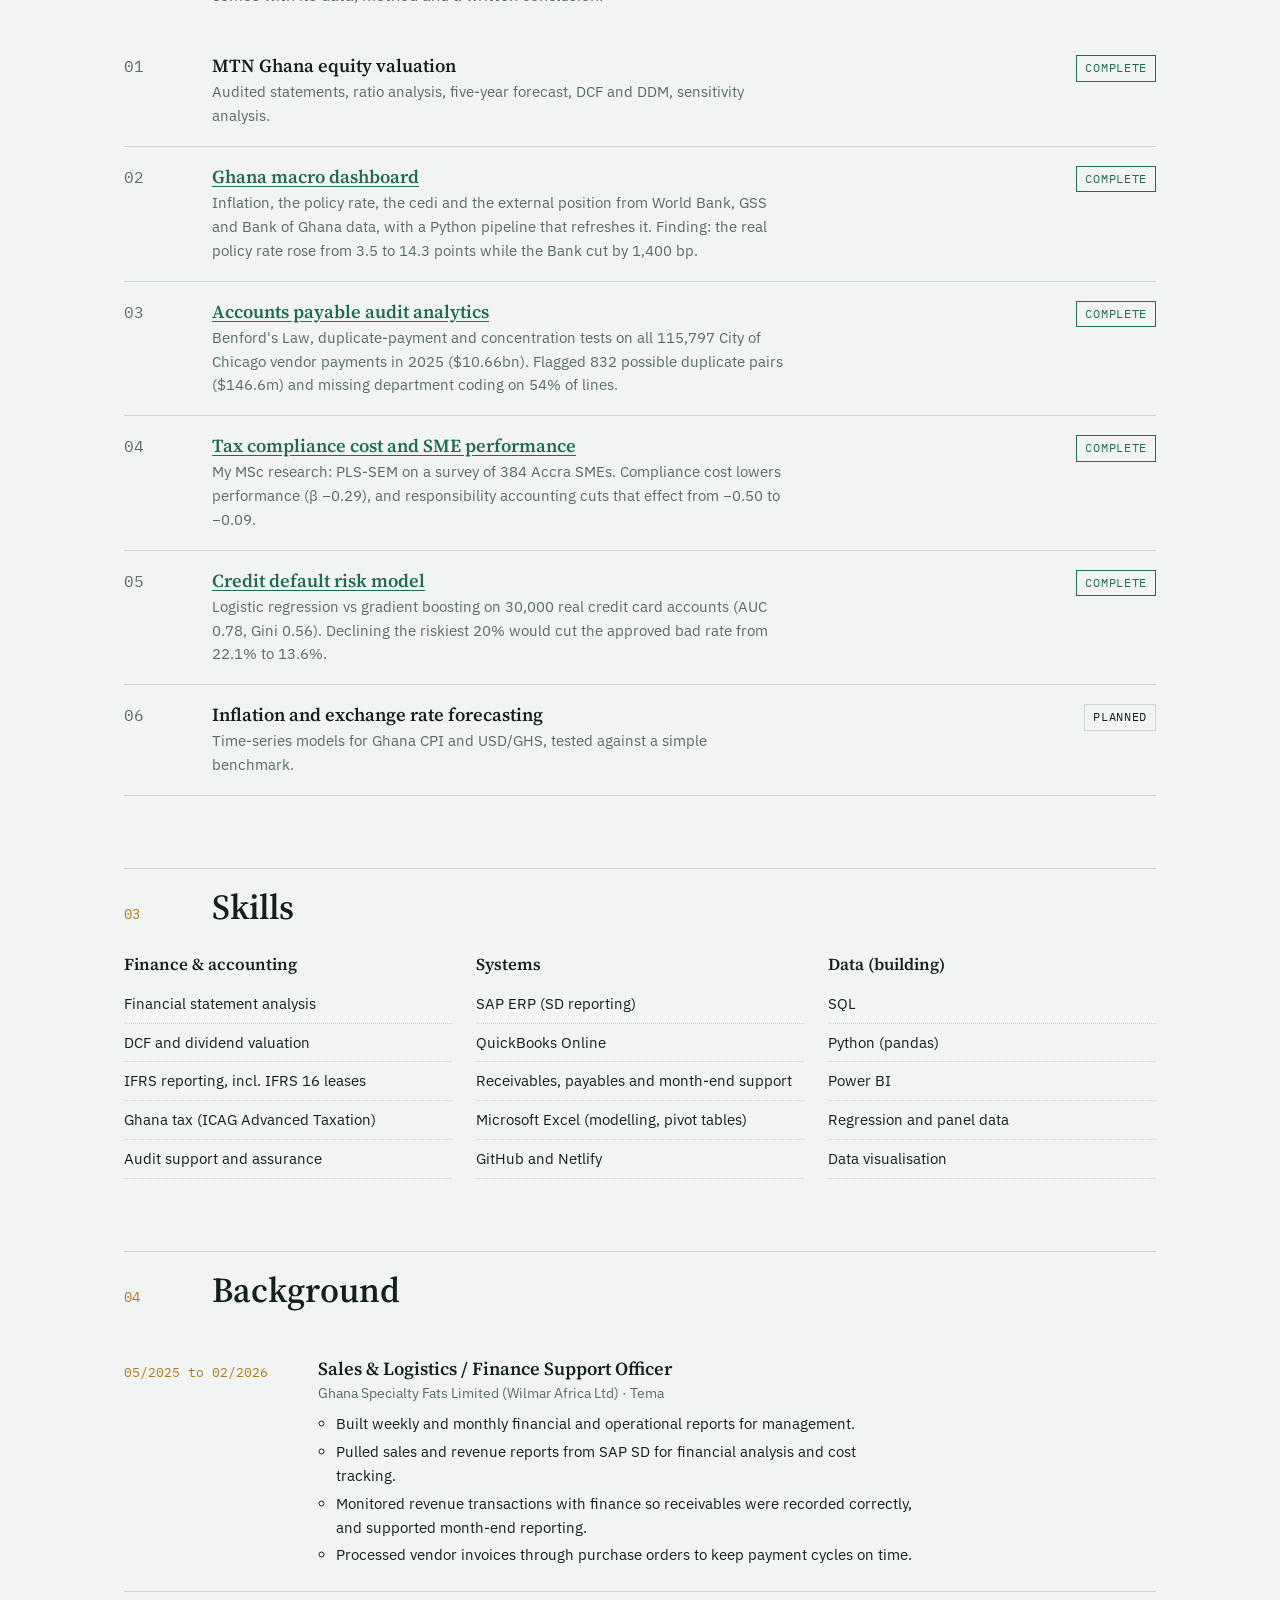
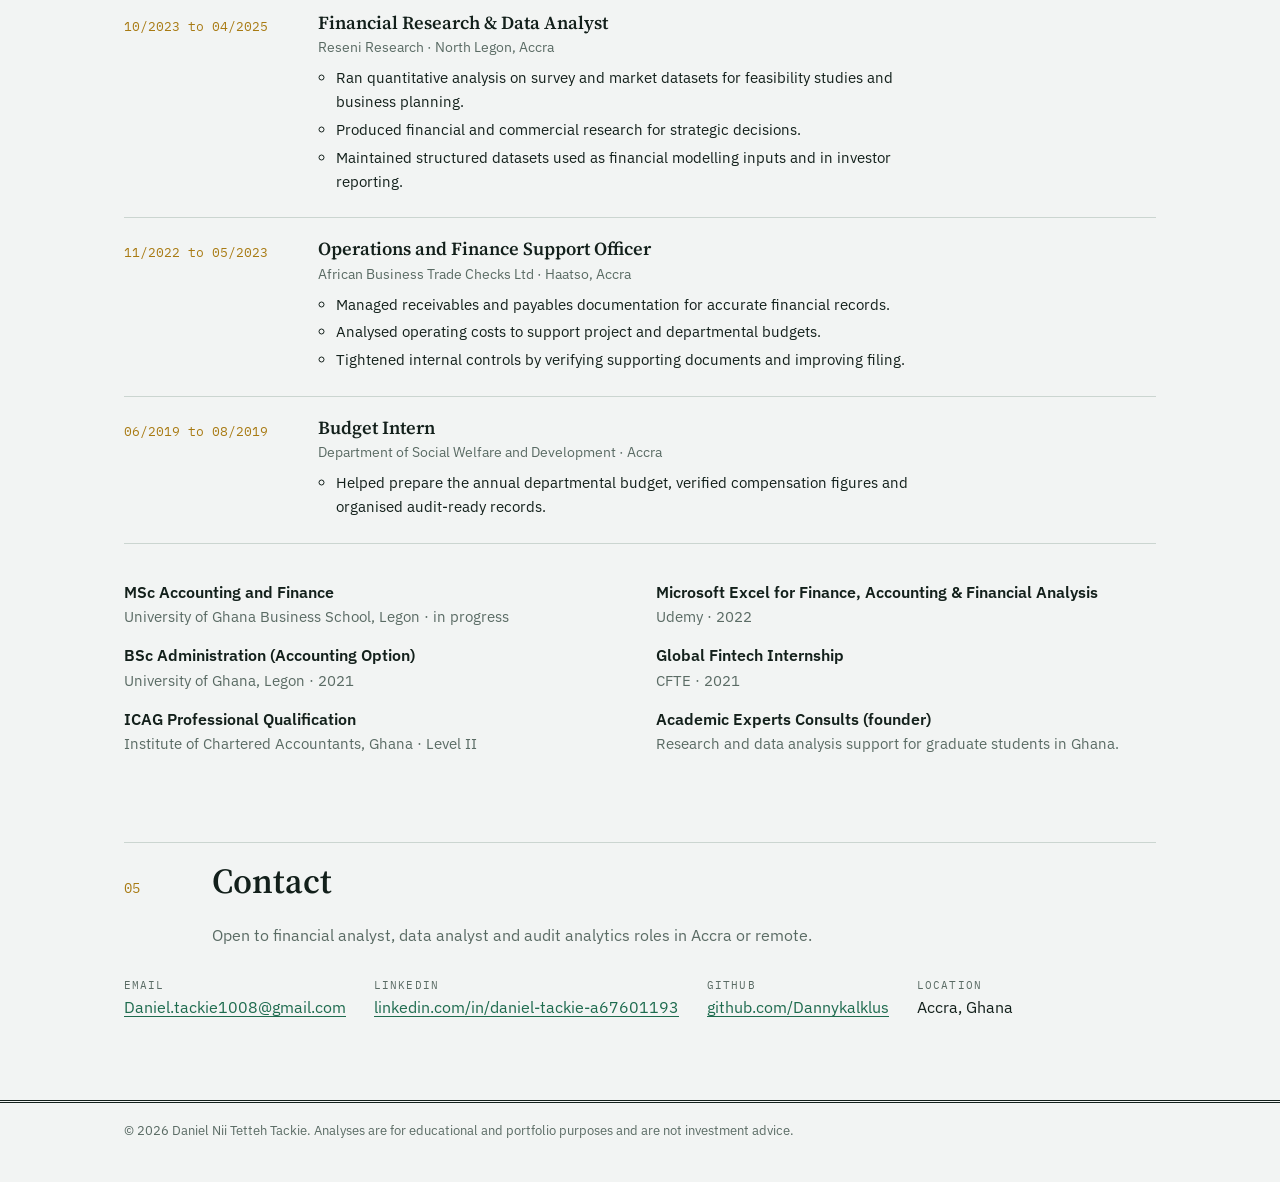
==== commit 77f2c3c2: "Add MSc research project: tax compliance cost and SME performance (PLS-SEM) Co-Authored-By: Claude O" ====
--- a/index.html
+++ b/index.html
@@ -298,7 +298,7 @@
       <li><span class="n">01</span><div><h3>MTN Ghana equity valuation</h3><p>Audited statements, ratio analysis, five-year forecast, DCF and DDM, sensitivity analysis.</p></div><span class="status done">Complete</span></li>
       <li><span class="n">02</span><div><h3><a href="projects/02-ghana-macro-dashboard/index.html">Ghana macro dashboard</a></h3><p>Inflation, the policy rate, the cedi and the external position from World Bank, GSS and Bank of Ghana data, with a Python pipeline that refreshes it. Finding: the real policy rate rose from 3.5 to 14.3 points while the Bank cut by 1,400 bp.</p></div><span class="status done">Complete</span></li>
       <li><span class="n">03</span><div><h3><a href="projects/03-ap-audit-analytics/index.html">Accounts payable audit analytics</a></h3><p>Benford's Law, duplicate-payment and concentration tests on all 115,797 City of Chicago vendor payments in 2025 ($10.66bn). Flagged 832 possible duplicate pairs ($146.6m) and missing department coding on 54% of lines.</p></div><span class="status done">Complete</span></li>
-      <li><span class="n">04</span><div><h3>Tax compliance cost and firm performance</h3><p>Panel regression from my MSc research, written up as a reproducible project.</p></div><span class="status">Awaiting data</span></li>
+      <li><span class="n">04</span><div><h3><a href="projects/04-tax-compliance-cost-sme/index.html">Tax compliance cost and SME performance</a></h3><p>My MSc research: PLS-SEM on a survey of 384 Accra SMEs. Compliance cost lowers performance (β −0.29), and responsibility accounting cuts that effect from −0.50 to −0.09.</p></div><span class="status done">Complete</span></li>
       <li><span class="n">05</span><div><h3><a href="projects/05-credit-risk-model/index.html">Credit default risk model</a></h3><p>Logistic regression vs gradient boosting on 30,000 real credit card accounts (AUC 0.78, Gini 0.56). Declining the riskiest 20% would cut the approved bad rate from 22.1% to 13.6%.</p></div><span class="status done">Complete</span></li>
       <li><span class="n">06</span><div><h3>Inflation and exchange rate forecasting</h3><p>Time-series models for Ghana CPI and USD/GHS, tested against a simple benchmark.</p></div><span class="status">Planned</span></li>
     </ol>
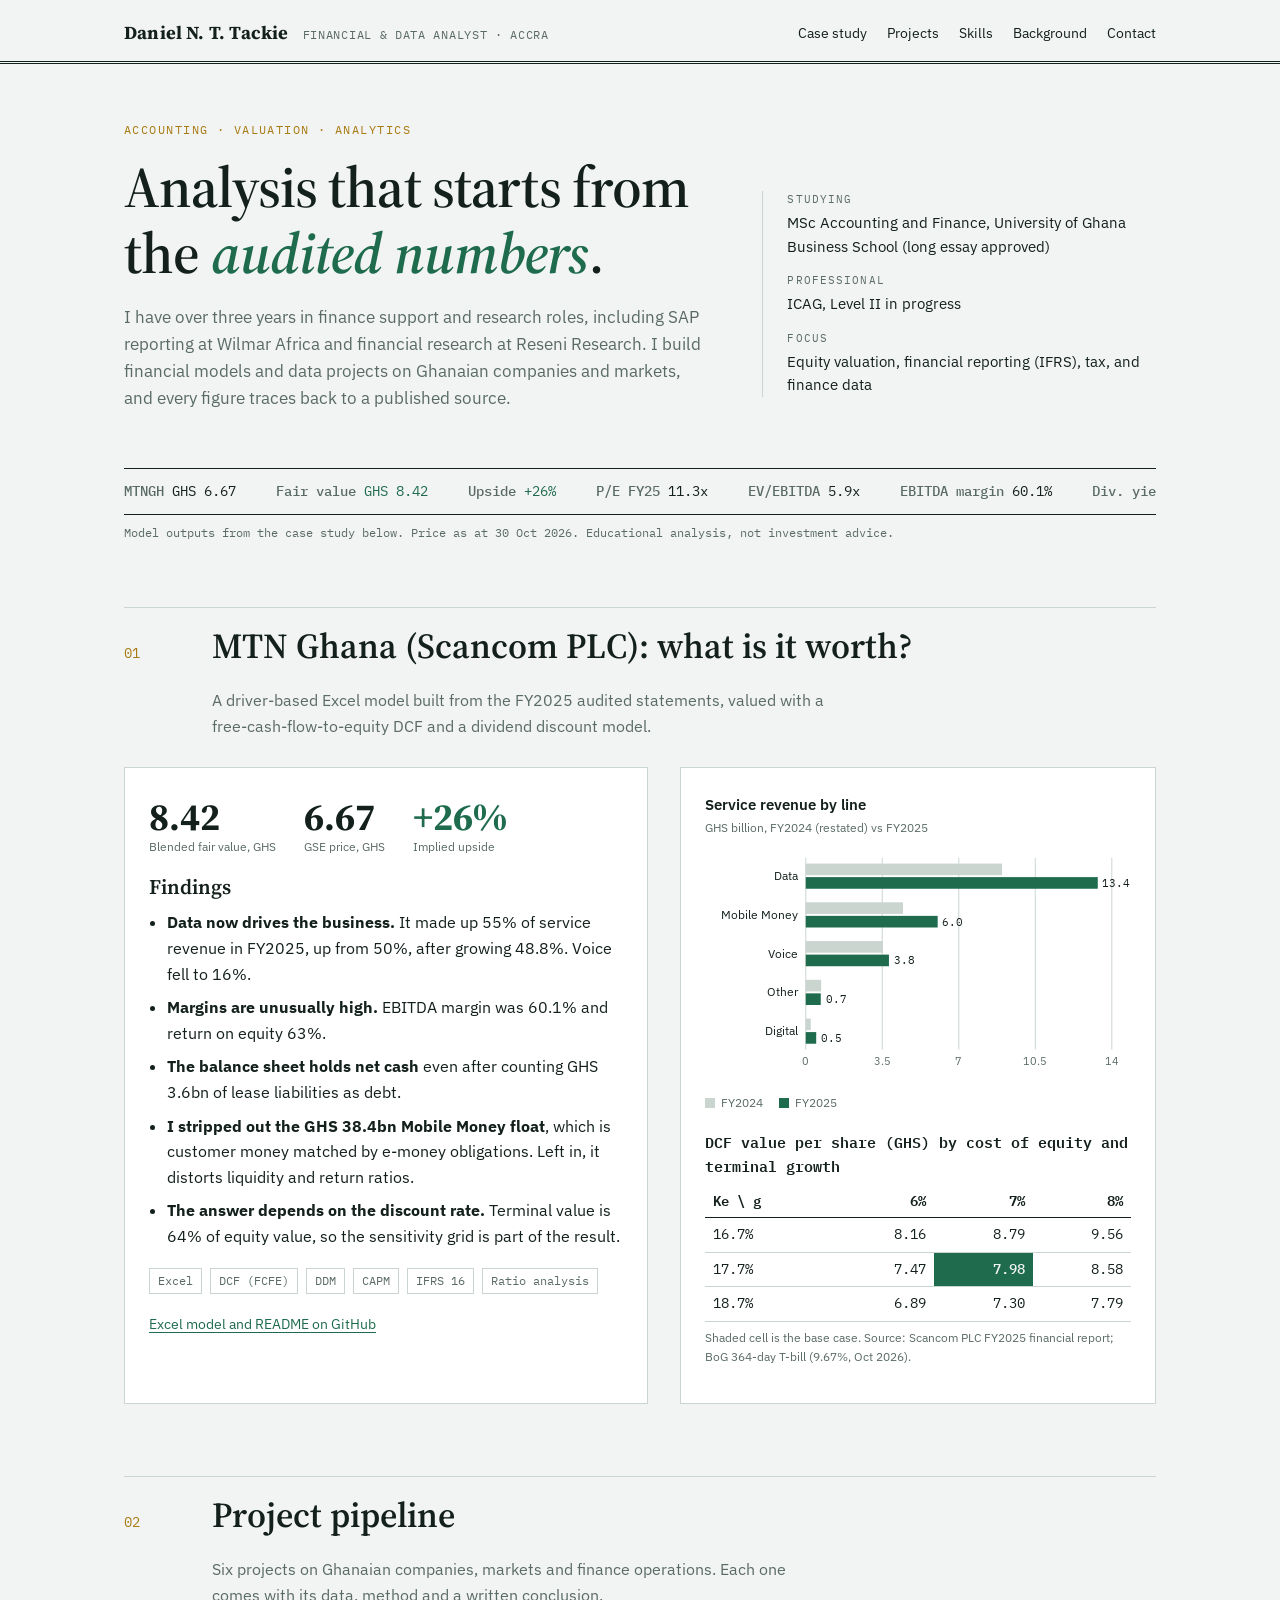
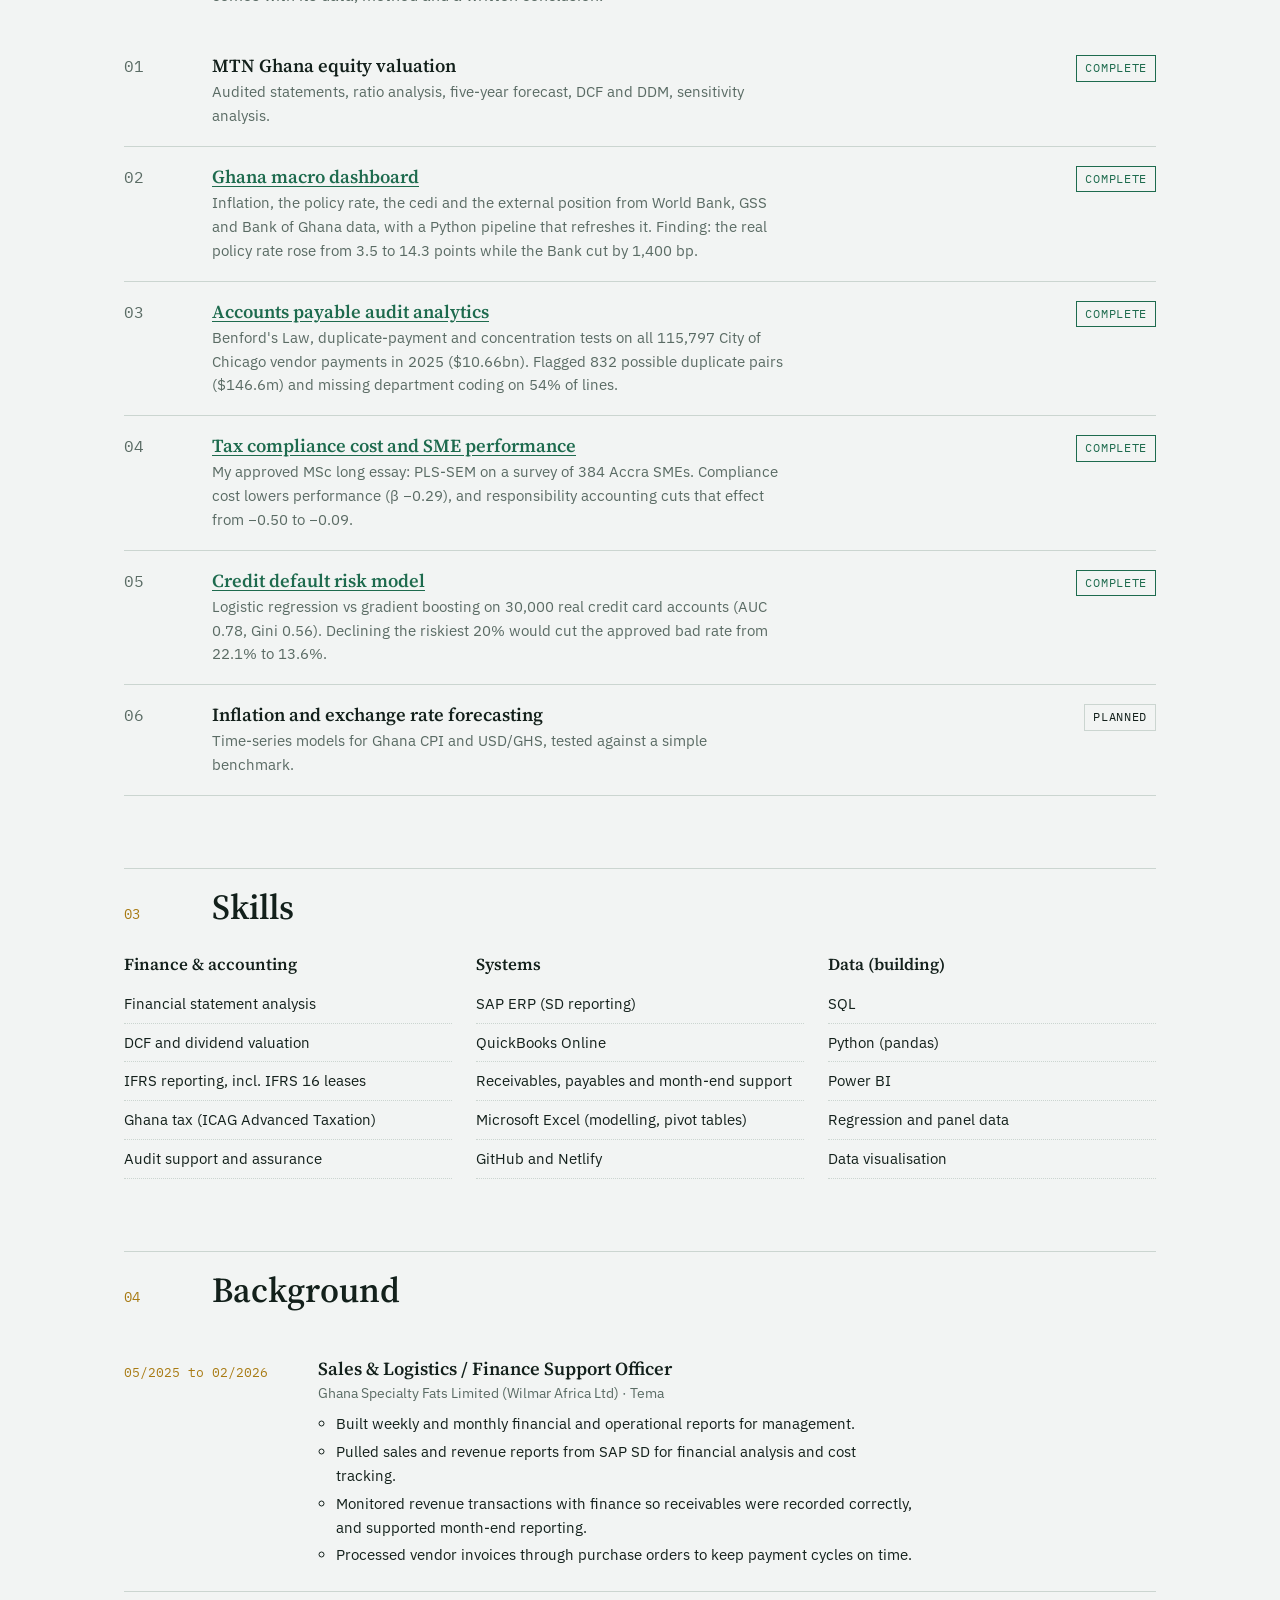
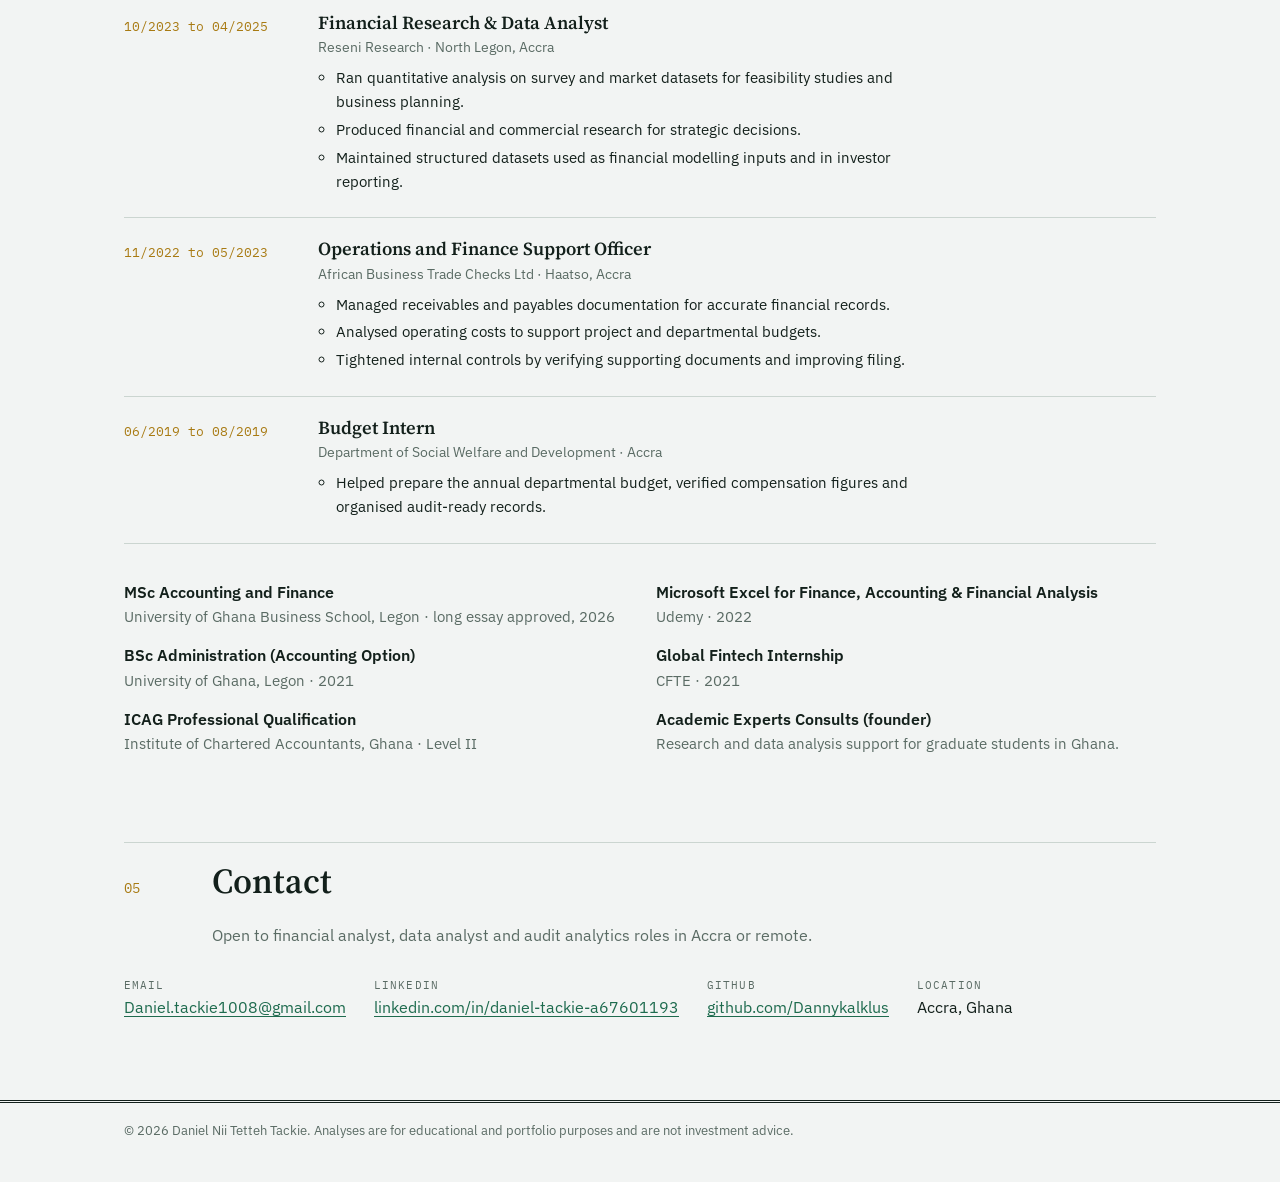
==== commit 7732a5d8: "Mark MSc long essay as approved; credit supervisor Co-Authored-By: Claude Opus 5.5 <noreply@anthropi" ====
--- a/index.html
+++ b/index.html
@@ -177,7 +177,7 @@
       <p>I have over three years in finance support and research roles, including SAP reporting at Wilmar Africa and financial research at Reseni Research. I build financial models and data projects on Ghanaian companies and markets, and every figure traces back to a published source.</p>
     </div>
     <dl class="facts">
-      <div><dt>Studying</dt><dd>MSc Accounting and Finance, University of Ghana Business School</dd></div>
+      <div><dt>Studying</dt><dd>MSc Accounting and Finance, University of Ghana Business School (long essay approved)</dd></div>
       <div><dt>Professional</dt><dd>ICAG, Level II in progress</dd></div>
       <div><dt>Focus</dt><dd>Equity valuation, financial reporting (IFRS), tax, and finance data</dd></div>
     </dl>
@@ -298,7 +298,7 @@
       <li><span class="n">01</span><div><h3>MTN Ghana equity valuation</h3><p>Audited statements, ratio analysis, five-year forecast, DCF and DDM, sensitivity analysis.</p></div><span class="status done">Complete</span></li>
       <li><span class="n">02</span><div><h3><a href="projects/02-ghana-macro-dashboard/index.html">Ghana macro dashboard</a></h3><p>Inflation, the policy rate, the cedi and the external position from World Bank, GSS and Bank of Ghana data, with a Python pipeline that refreshes it. Finding: the real policy rate rose from 3.5 to 14.3 points while the Bank cut by 1,400 bp.</p></div><span class="status done">Complete</span></li>
       <li><span class="n">03</span><div><h3><a href="projects/03-ap-audit-analytics/index.html">Accounts payable audit analytics</a></h3><p>Benford's Law, duplicate-payment and concentration tests on all 115,797 City of Chicago vendor payments in 2025 ($10.66bn). Flagged 832 possible duplicate pairs ($146.6m) and missing department coding on 54% of lines.</p></div><span class="status done">Complete</span></li>
-      <li><span class="n">04</span><div><h3><a href="projects/04-tax-compliance-cost-sme/index.html">Tax compliance cost and SME performance</a></h3><p>My MSc research: PLS-SEM on a survey of 384 Accra SMEs. Compliance cost lowers performance (β −0.29), and responsibility accounting cuts that effect from −0.50 to −0.09.</p></div><span class="status done">Complete</span></li>
+      <li><span class="n">04</span><div><h3><a href="projects/04-tax-compliance-cost-sme/index.html">Tax compliance cost and SME performance</a></h3><p>My approved MSc long essay: PLS-SEM on a survey of 384 Accra SMEs. Compliance cost lowers performance (β −0.29), and responsibility accounting cuts that effect from −0.50 to −0.09.</p></div><span class="status done">Complete</span></li>
       <li><span class="n">05</span><div><h3><a href="projects/05-credit-risk-model/index.html">Credit default risk model</a></h3><p>Logistic regression vs gradient boosting on 30,000 real credit card accounts (AUC 0.78, Gini 0.56). Declining the riskiest 20% would cut the approved bad rate from 22.1% to 13.6%.</p></div><span class="status done">Complete</span></li>
       <li><span class="n">06</span><div><h3>Inflation and exchange rate forecasting</h3><p>Time-series models for Ghana CPI and USD/GHS, tested against a simple benchmark.</p></div><span class="status">Planned</span></li>
     </ol>
@@ -375,7 +375,7 @@
     </ol>
     <div class="cv" style="margin-top:36px">
       <dl>
-        <dt>MSc Accounting and Finance</dt><dd>University of Ghana Business School, Legon · in progress</dd>
+        <dt>MSc Accounting and Finance</dt><dd>University of Ghana Business School, Legon · long essay approved, 2026</dd>
         <dt>BSc Administration (Accounting Option)</dt><dd>University of Ghana, Legon · 2021</dd>
         <dt>ICAG Professional Qualification</dt><dd>Institute of Chartered Accountants, Ghana · Level II</dd>
       </dl>
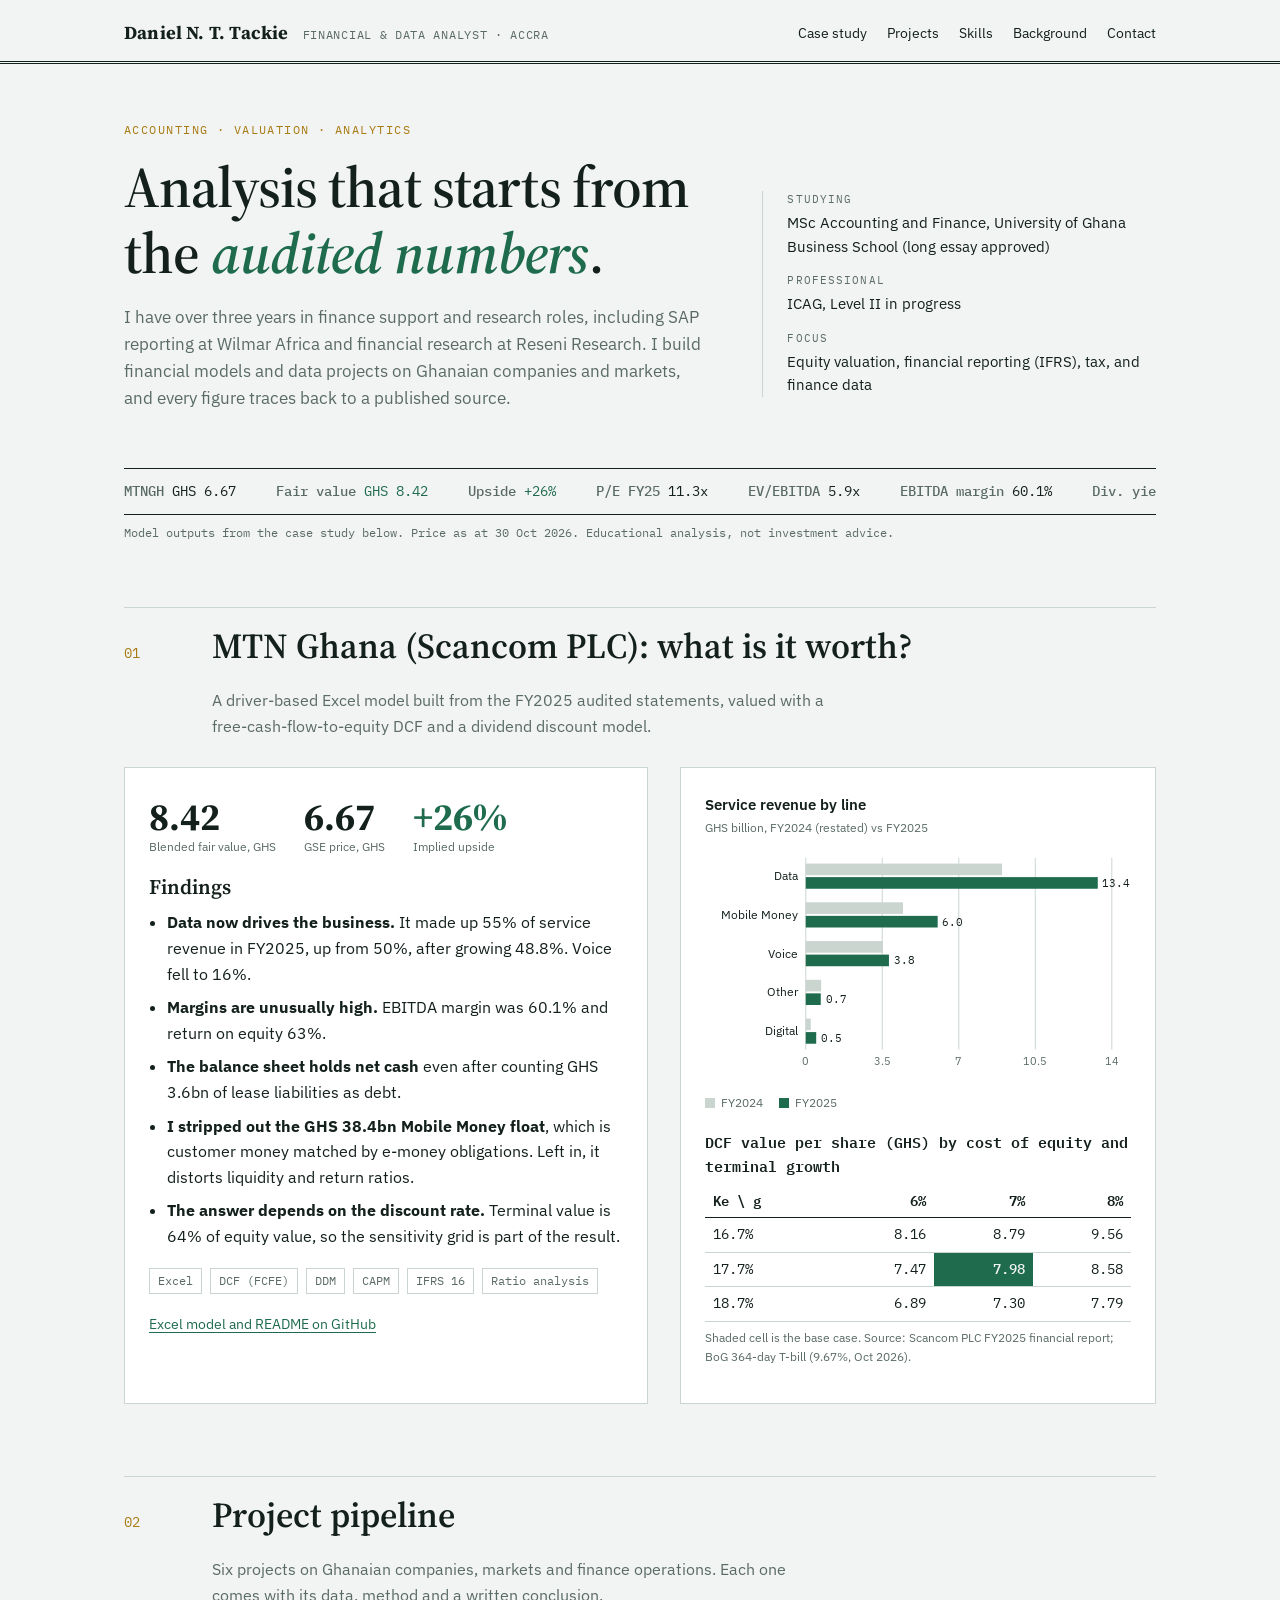
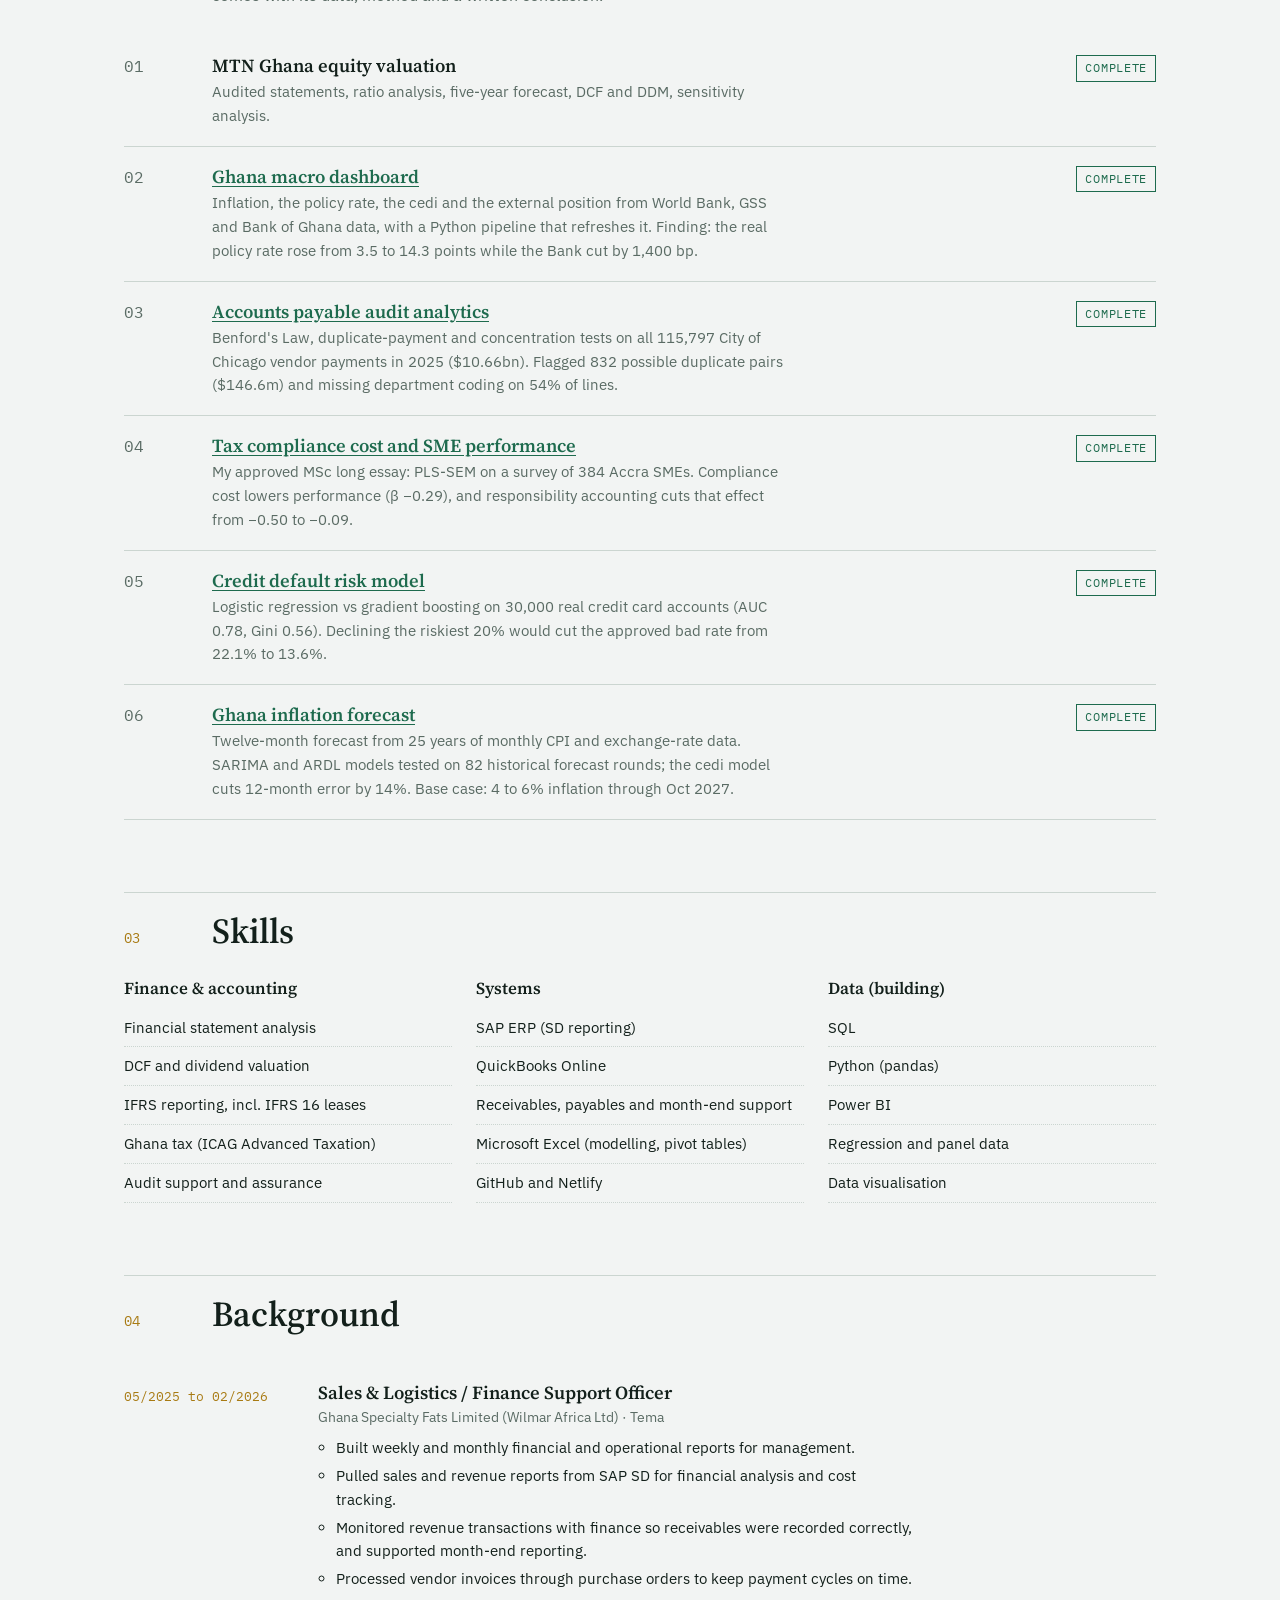
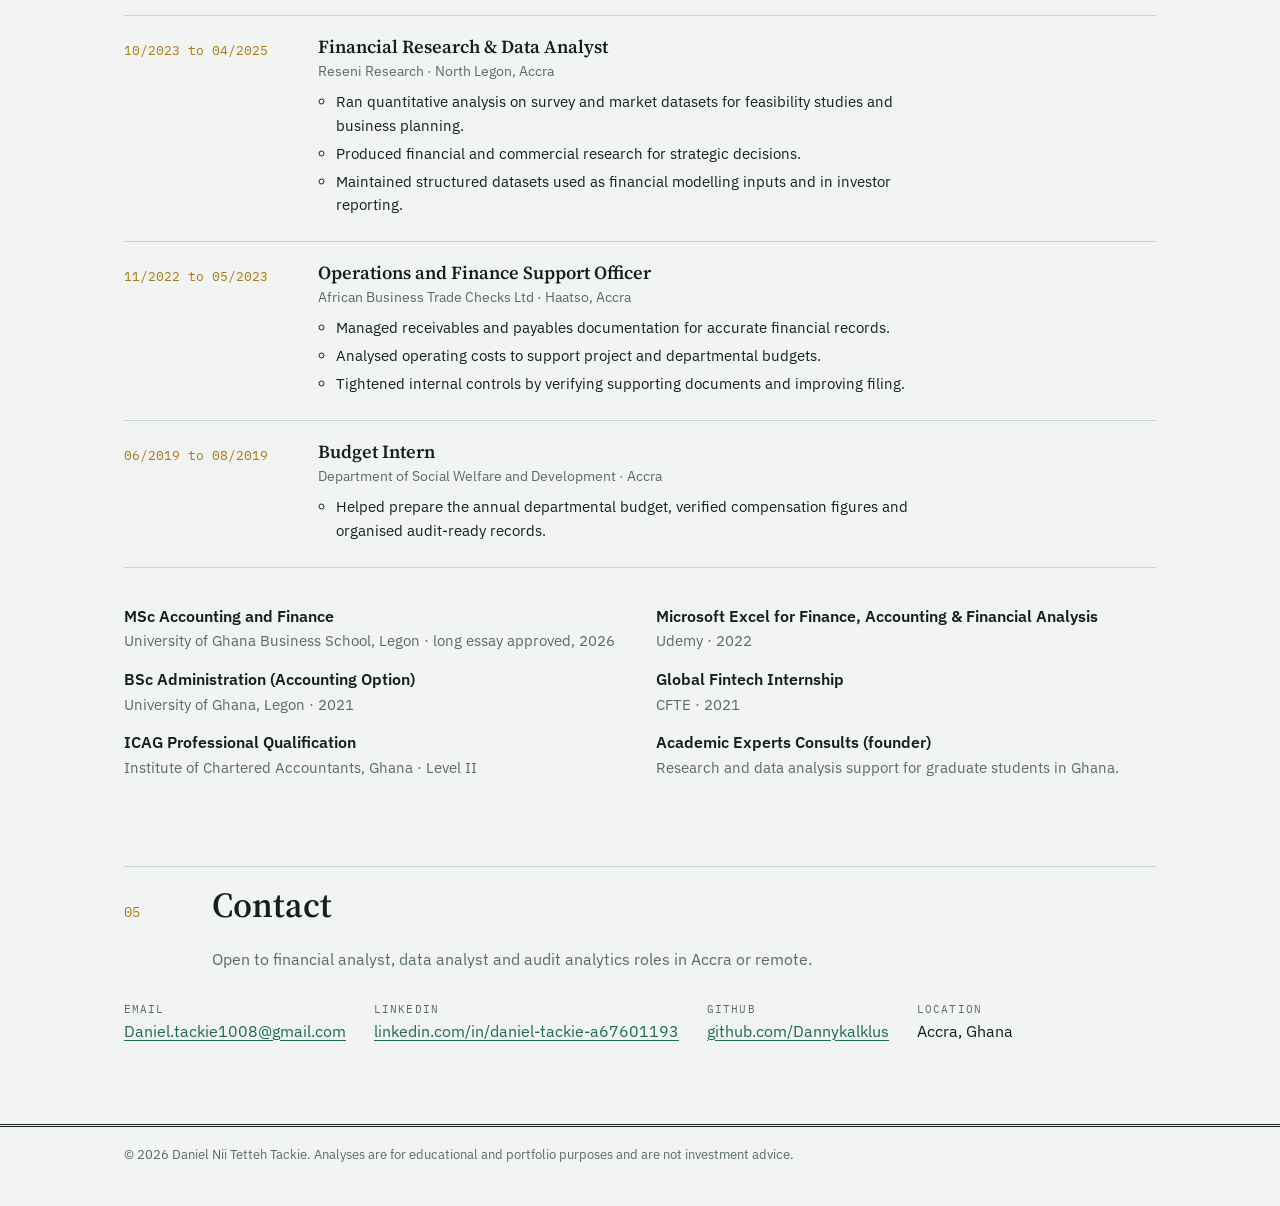
==== commit 16797e96: "Add Ghana inflation forecasting project Co-Authored-By: Claude Opus 5.5 <noreply@anthropic.com> Clau" ====
--- a/index.html
+++ b/index.html
@@ -300,7 +300,7 @@
       <li><span class="n">03</span><div><h3><a href="projects/03-ap-audit-analytics/index.html">Accounts payable audit analytics</a></h3><p>Benford's Law, duplicate-payment and concentration tests on all 115,797 City of Chicago vendor payments in 2025 ($10.66bn). Flagged 832 possible duplicate pairs ($146.6m) and missing department coding on 54% of lines.</p></div><span class="status done">Complete</span></li>
       <li><span class="n">04</span><div><h3><a href="projects/04-tax-compliance-cost-sme/index.html">Tax compliance cost and SME performance</a></h3><p>My approved MSc long essay: PLS-SEM on a survey of 384 Accra SMEs. Compliance cost lowers performance (β −0.29), and responsibility accounting cuts that effect from −0.50 to −0.09.</p></div><span class="status done">Complete</span></li>
       <li><span class="n">05</span><div><h3><a href="projects/05-credit-risk-model/index.html">Credit default risk model</a></h3><p>Logistic regression vs gradient boosting on 30,000 real credit card accounts (AUC 0.78, Gini 0.56). Declining the riskiest 20% would cut the approved bad rate from 22.1% to 13.6%.</p></div><span class="status done">Complete</span></li>
-      <li><span class="n">06</span><div><h3>Inflation and exchange rate forecasting</h3><p>Time-series models for Ghana CPI and USD/GHS, tested against a simple benchmark.</p></div><span class="status">Planned</span></li>
+      <li><span class="n">06</span><div><h3><a href="projects/06-inflation-forecasting/index.html">Ghana inflation forecast</a></h3><p>Twelve-month forecast from 25 years of monthly CPI and exchange-rate data. SARIMA and ARDL models tested on 82 historical forecast rounds; the cedi model cuts 12-month error by 14%. Base case: 4 to 6% inflation through Oct 2027.</p></div><span class="status done">Complete</span></li>
     </ol>
   </section>
 
